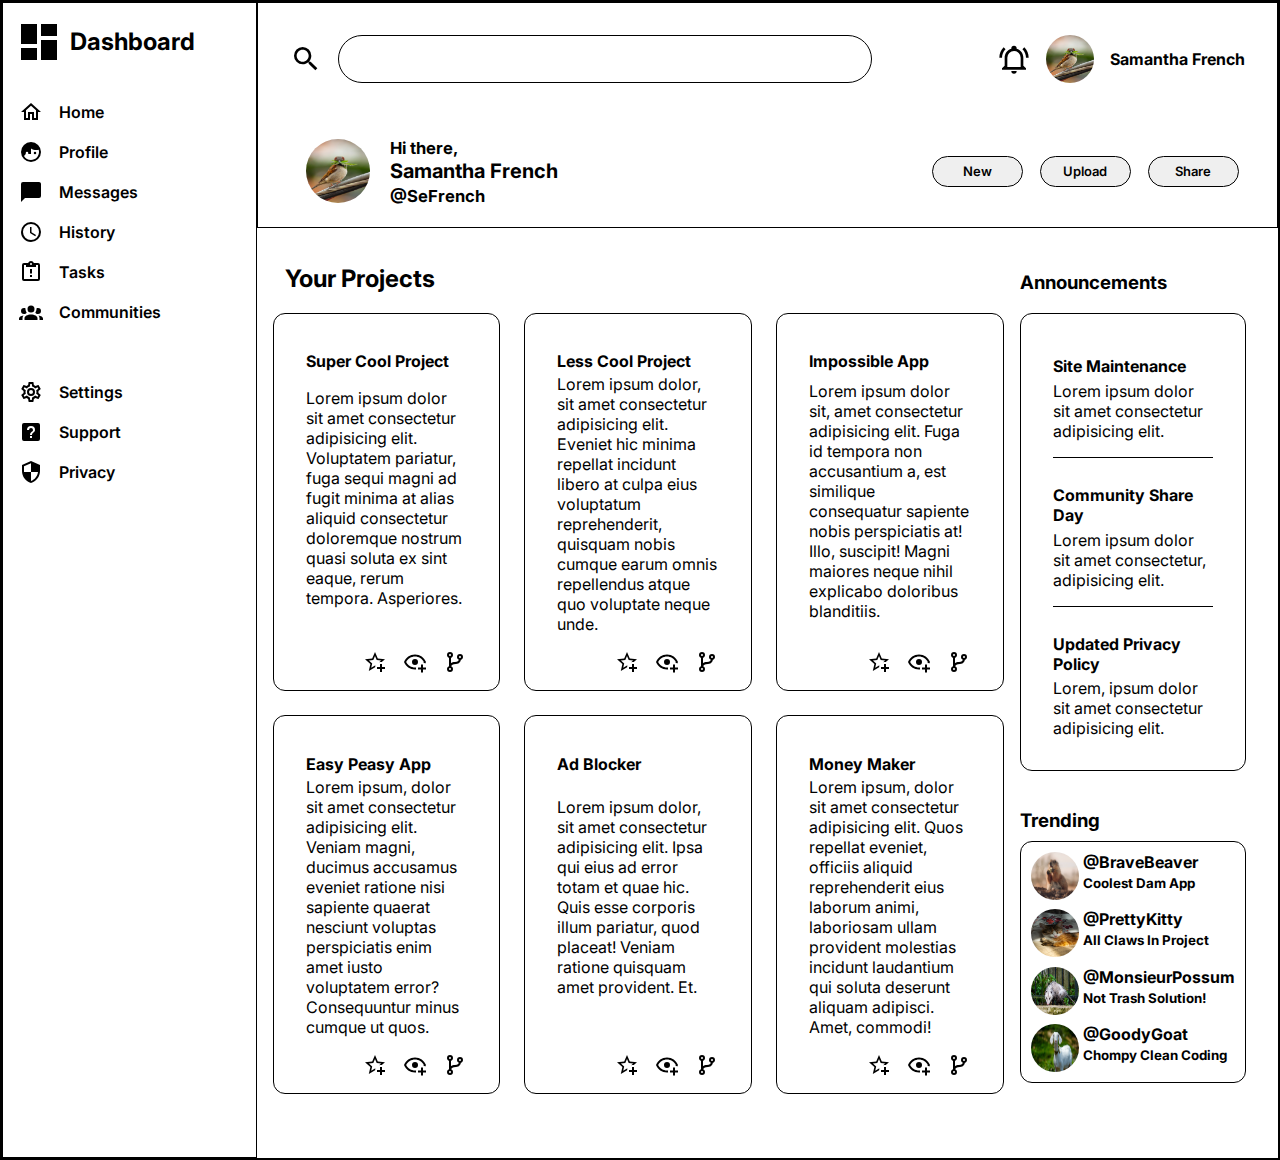
==== index.html @ 8330056b "Edit for right-side layout" ====
<!DOCTYPE html>
<html lang="en">
<head>
    <meta charset="UTF-8">
    <meta http-equiv="X-UA-Compatible" content="IE=edge">
    <meta name="viewport" content="width=device-width, initial-scale=1.0">
    <title>Dashboard</title>
    <link rel="stylesheet" type="text/css" href="styles.css">
    <link rel="preconnect" href="https://fonts.googleapis.com">
<link rel="preconnect" href="https://fonts.gstatic.com" crossorigin>
<link href="https://fonts.googleapis.com/css2?family=Inter&display=swap" rel="stylesheet">
</head>
<body>

    <div id="container">
    <header>
        <div class="head-one">
            <svg id="search-icon" width="2em" height="2em"
                xmlns="http://www.w3.org/2000/svg" 
                viewBox="0 0 24 24">
                <title>magnify</title>
                <path d="M9.5,3A6.5,6.5 0 0,1 16,9.5C16,11.11 15.41,12.59 14.44,13.73L14.71,14H15.5L20.5,19L19,20.5L14,15.5V14.71L13.73,14.44C12.59,15.41 11.11,16 9.5,16A6.5,6.5 0 0,1 3,9.5A6.5,6.5 0 0,1 9.5,3M9.5,5C7,5 5,7 5,9.5C5,12 7,14 9.5,14C12,14 14,12 14,9.5C14,7 12,5 9.5,5Z" />
            </svg>
            <input type="text" id="search" name="search" placeholder="">
            <svg id="notifications-icon" width="2em" height="2em"
                xmlns="http://www.w3.org/2000/svg" 
                viewBox="0 0 24 24">
                <title>bell-ring-outline</title>
                <path d="M10,21H14A2,2 0 0,1 12,23A2,2 0 0,1 10,21M21,19V20H3V19L5,17V11C5,7.9 7.03,5.17 10,4.29C10,4.19 10,4.1 10,4A2,2 0 0,1 12,2A2,2 0 0,1 14,4C14,4.1 14,4.19 14,4.29C16.97,5.17 19,7.9 19,11V17L21,19M17,11A5,5 0 0,0 12,6A5,5 0 0,0 7,11V18H17V11M19.75,3.19L18.33,4.61C20.04,6.3 21,8.6 21,11H23C23,8.07 21.84,5.25 19.75,3.19M1,11H3C3,8.6 3.96,6.3 5.67,4.61L4.25,3.19C2.16,5.25 1,8.07 1,11Z" />
            </svg>
            <img id="birdie" src="images/bird.jpg" alt="a hungry lil birdie by Lucas Pezeta">
            <span>Samantha French</span>
        </div>        

        <div class="head-two">
            <img id="birdie-two" src="images/bird.jpg" alt="a hungry lil birdie by Lucas Pezeta">
            <p id="greeting"><small>Hi there,</small><br />Samantha French<br /><small>@SeFrench</small></p>
            <div class="buttons">
                <button>New</button>
                <button>Upload</button>
                <button>Share</button>
            </div>
        </div>
    </header>

    <div id="sidebar">
        <h2 class="dashboard">
            <svg 
                xmlns="http://www.w3.org/2000/svg" 
                viewBox="0 0 24 24">
                <title>view-dashboard</title>
                <path d="M13,3V9H21V3M13,21H21V11H13M3,21H11V15H3M3,13H11V3H3V13Z" />
            </svg>
            <p>Dashboard</p>
        </h2>
        <ul class="top-list">
            <li>
                <svg class="home" 
                    xmlns="http://www.w3.org/2000/svg" 
                    viewBox="0 0 24 24">
                    <title>home-outline</title>
                    <path d="M12 5.69L17 10.19V18H15V12H9V18H7V10.19L12 5.69M12 3L2 12H5V20H11V14H13V20H19V12H22" />
                </svg>
                <div>Home</div>
            </li>
            <li>
                <svg class="profile" 
                    xmlns="http://www.w3.org/2000/svg" 
                    viewBox="0 0 24 24">
                    <title>face-man-profile</title>
                    <path d="M12,2A10,10 0 0,0 2,12A10,10 0 0,0 12,22A10,10 0 0,0 22,12A10,10 0 0,0 12,2M12,8.39C13.57,9.4 15.42,10 17.42,10C18.2,10 18.95,9.91 19.67,9.74C19.88,10.45 20,11.21 20,12C20,16.41 16.41,20 12,20C9,20 6.39,18.34 5,15.89L6.75,14V13A1.25,1.25 0 0,1 8,11.75A1.25,1.25 0 0,1 9.25,13V14H12M16,11.75A1.25,1.25 0 0,0 14.75,13A1.25,1.25 0 0,0 16,14.25A1.25,1.25 0 0,0 17.25,13A1.25,1.25 0 0,0 16,11.75Z" />
                </svg>
                <div>Profile</div>
            </li>
            <li>
                <svg class="messages" 
                    xmlns="http://www.w3.org/2000/svg" 
                    viewBox="0 0 24 24">
                    <title>message</title>
                    <path d="M20,2H4A2,2 0 0,0 2,4V22L6,18H20A2,2 0 0,0 22,16V4C22,2.89 21.1,2 20,2Z" />
                </svg>
                <div>Messages</div>
            </li>
            <li>
                <svg class="history"
                    xmlns="http://www.w3.org/2000/svg" 
                    viewBox="0 0 24 24">
                    <title>clock-outline</title>
                    <path d="M12,20A8,8 0 0,0 20,12A8,8 0 0,0 12,4A8,8 0 0,0 4,12A8,8 0 0,0 12,20M12,2A10,10 0 0,1 22,12A10,10 0 0,1 12,22C6.47,22 2,17.5 2,12A10,10 0 0,1 12,2M12.5,7V12.25L17,14.92L16.25,16.15L11,13V7H12.5Z" />
                </svg>
                <div>History</div>
            </li>
            <li>
                <svg class="tasks"
                    xmlns="http://www.w3.org/2000/svg" 
                    viewBox="0 0 24 24">
                    <title>clipboard-alert-outline</title>
                    <path d="M19,3A2,2 0 0,1 21,5V19A2,2 0 0,1 19,21H5A2,2 0 0,1 3,19V5A2,2 0 0,1 5,3H9.18C9.6,1.84 10.7,1 12,1C13.3,1 14.4,1.84 14.82,3H19M12,3A1,1 0 0,0 11,4A1,1 0 0,0 12,5A1,1 0 0,0 13,4A1,1 0 0,0 12,3M7,7V5H5V19H19V5H17V7H7M11,9H13V13.5H11V9M11,15H13V17H11V15Z" />
                </svg>
                <div>Tasks</div>
            </li>
            <li>
                <svg class="communities"
                    xmlns="http://www.w3.org/2000/svg" 
                    viewBox="0 0 24 24">
                    <title>account-group</title>
                    <path d="M12,5.5A3.5,3.5 0 0,1 15.5,9A3.5,3.5 0 0,1 12,12.5A3.5,3.5 0 0,1 8.5,9A3.5,3.5 0 0,1 12,5.5M5,8C5.56,8 6.08,8.15 6.53,8.42C6.38,9.85 6.8,11.27 7.66,12.38C7.16,13.34 6.16,14 5,14A3,3 0 0,1 2,11A3,3 0 0,1 5,8M19,8A3,3 0 0,1 22,11A3,3 0 0,1 19,14C17.84,14 16.84,13.34 16.34,12.38C17.2,11.27 17.62,9.85 17.47,8.42C17.92,8.15 18.44,8 19,8M5.5,18.25C5.5,16.18 8.41,14.5 12,14.5C15.59,14.5 18.5,16.18 18.5,18.25V20H5.5V18.25M0,20V18.5C0,17.11 1.89,15.94 4.45,15.6C3.86,16.28 3.5,17.22 3.5,18.25V20H0M24,20H20.5V18.25C20.5,17.22 20.14,16.28 19.55,15.6C22.11,15.94 24,17.11 24,18.5V20Z" />
                </svg>
                <div>Communities</div>
            </li>
        </ul>
        <ul class="bottom-list">
            <li>
                <svg class="settings"
                    xmlns="http://www.w3.org/2000/svg" 
                    viewBox="0 0 24 24">
                    <title>cog-outline</title>
                    <path d="M12,8A4,4 0 0,1 16,12A4,4 0 0,1 12,16A4,4 0 0,1 8,12A4,4 0 0,1 12,8M12,10A2,2 0 0,0 10,12A2,2 0 0,0 12,14A2,2 0 0,0 14,12A2,2 0 0,0 12,10M10,22C9.75,22 9.54,21.82 9.5,21.58L9.13,18.93C8.5,18.68 7.96,18.34 7.44,17.94L4.95,18.95C4.73,19.03 4.46,18.95 4.34,18.73L2.34,15.27C2.21,15.05 2.27,14.78 2.46,14.63L4.57,12.97L4.5,12L4.57,11L2.46,9.37C2.27,9.22 2.21,8.95 2.34,8.73L4.34,5.27C4.46,5.05 4.73,4.96 4.95,5.05L7.44,6.05C7.96,5.66 8.5,5.32 9.13,5.07L9.5,2.42C9.54,2.18 9.75,2 10,2H14C14.25,2 14.46,2.18 14.5,2.42L14.87,5.07C15.5,5.32 16.04,5.66 16.56,6.05L19.05,5.05C19.27,4.96 19.54,5.05 19.66,5.27L21.66,8.73C21.79,8.95 21.73,9.22 21.54,9.37L19.43,11L19.5,12L19.43,13L21.54,14.63C21.73,14.78 21.79,15.05 21.66,15.27L19.66,18.73C19.54,18.95 19.27,19.04 19.05,18.95L16.56,17.95C16.04,18.34 15.5,18.68 14.87,18.93L14.5,21.58C14.46,21.82 14.25,22 14,22H10M11.25,4L10.88,6.61C9.68,6.86 8.62,7.5 7.85,8.39L5.44,7.35L4.69,8.65L6.8,10.2C6.4,11.37 6.4,12.64 6.8,13.8L4.68,15.36L5.43,16.66L7.86,15.62C8.63,16.5 9.68,17.14 10.87,17.38L11.24,20H12.76L13.13,17.39C14.32,17.14 15.37,16.5 16.14,15.62L18.57,16.66L19.32,15.36L17.2,13.81C17.6,12.64 17.6,11.37 17.2,10.2L19.31,8.65L18.56,7.35L16.15,8.39C15.38,7.5 14.32,6.86 13.12,6.62L12.75,4H11.25Z" />
                </svg>    
                <div>Settings</div>
            </li>
            <li>
                <svg class="support"
                    xmlns="http://www.w3.org/2000/svg" 
                    viewBox="0 0 24 24">
                    <title>help-box</title>
                    <path d="M11,18H13V16H11V18M12,6A4,4 0 0,0 8,10H10A2,2 0 0,1 12,8A2,2 0 0,1 14,10C14,12 11,11.75 11,15H13C13,12.75 16,12.5 16,10A4,4 0 0,0 12,6M5,3H19A2,2 0 0,1 21,5V19A2,2 0 0,1 19,21H5A2,2 0 0,1 3,19V5A2,2 0 0,1 5,3Z" />
                </svg>
                <div>Support</div>
            </li>
            <li>
                <svg class="privacy"
                    xmlns="http://www.w3.org/2000/svg" 
                    viewBox="0 0 24 24">
                    <title>security</title>
                    <path d="M12,12H19C18.47,16.11 15.72,19.78 12,20.92V12H5V6.3L12,3.19M12,1L3,5V11C3,16.55 6.84,21.73 12,23C17.16,21.73 21,16.55 21,11V5L12,1Z" />
                </svg>
                <div>Privacy</div>
            </li>
        </ul>
    </div>

    <!--<div id="main-content">-->
        <div id="projects">
            <h2>Your Projects</h2>
            <div class="projects-content">
                <div class="card">
                    <h4>Super Cool Project</h4>
                    <p>Lorem ipsum dolor sit amet consectetur adipisicing elit. Voluptatem pariatur, fuga sequi magni ad fugit minima at alias aliquid consectetur doloremque nostrum quasi soluta ex sint eaque, rerum tempora. Asperiores.</p>   
                    <div class="icons">
                        <svg class="star"
                            xmlns="http://www.w3.org/2000/svg" 
                            viewBox="0 0 24 24"><title>star-plus-outline</title>
                            <path d="M5.8 21L7.4 14L2 9.2L9.2 8.6L12 2L14.8 8.6L22 9.2L18.8 12H18C17.3 12 16.6 12.1 15.9 12.4L18.1 10.5L13.7 10.1L12 6.1L10.3 10.1L5.9 10.5L9.2 13.4L8.2 17.7L12 15.4L12.5 15.7C12.3 16.2 12.1 16.8 12.1 17.3L5.8 21M17 14V17H14V19H17V22H19V19H22V17H19V14H17Z" />
                        </svg>
                        <svg class="eye"
                            xmlns="http://www.w3.org/2000/svg" 
                            viewBox="0 0 24 24">
                            <title>eye-plus-outline</title>
                            <path d="M12,4.5C7,4.5 2.73,7.61 1,12C2.73,16.39 7,19.5 12,19.5C12.36,19.5 12.72,19.5 13.08,19.45C13.03,19.13 13,18.82 13,18.5C13,18.14 13.04,17.78 13.1,17.42C12.74,17.46 12.37,17.5 12,17.5C8.24,17.5 4.83,15.36 3.18,12C4.83,8.64 8.24,6.5 12,6.5C15.76,6.5 19.17,8.64 20.82,12C20.7,12.24 20.56,12.45 20.43,12.68C21.09,12.84 21.72,13.11 22.29,13.5C22.56,13 22.8,12.5 23,12C21.27,7.61 17,4.5 12,4.5M12,9A3,3 0 0,0 9,12A3,3 0 0,0 12,15A3,3 0 0,0 15,12A3,3 0 0,0 12,9M18,14.5V17.5H15V19.5H18V22.5H20V19.5H23V17.5H20V14.5H18Z" />
                        </svg>
                        <svg class="branch"
                            xmlns="http://www.w3.org/2000/svg" 
                            viewBox="0 0 24 24">
                            <title>source-branch</title>
                            <path d="M13,14C9.64,14 8.54,15.35 8.18,16.24C9.25,16.7 10,17.76 10,19A3,3 0 0,1 7,22A3,3 0 0,1 4,19C4,17.69 4.83,16.58 6,16.17V7.83C4.83,7.42 4,6.31 4,5A3,3 0 0,1 7,2A3,3 0 0,1 10,5C10,6.31 9.17,7.42 8,7.83V13.12C8.88,12.47 10.16,12 12,12C14.67,12 15.56,10.66 15.85,9.77C14.77,9.32 14,8.25 14,7A3,3 0 0,1 17,4A3,3 0 0,1 20,7C20,8.34 19.12,9.5 17.91,9.86C17.65,11.29 16.68,14 13,14M7,18A1,1 0 0,0 6,19A1,1 0 0,0 7,20A1,1 0 0,0 8,19A1,1 0 0,0 7,18M7,4A1,1 0 0,0 6,5A1,1 0 0,0 7,6A1,1 0 0,0 8,5A1,1 0 0,0 7,4M17,6A1,1 0 0,0 16,7A1,1 0 0,0 17,8A1,1 0 0,0 18,7A1,1 0 0,0 17,6Z" />
                        </svg>
                    </div>
                </div>
                <div class="card">
                    <h4>Less Cool Project</h4>
                    <p>Lorem ipsum dolor, sit amet consectetur adipisicing elit. Eveniet hic minima repellat incidunt libero at culpa eius voluptatum reprehenderit, quisquam nobis cumque earum omnis repellendus atque quo voluptate neque unde.</p>
                    <div class="icons">
                        <svg class="star"
                            xmlns="http://www.w3.org/2000/svg" 
                            viewBox="0 0 24 24">
                            <title>star-plus-outline</title>
                            <path d="M5.8 21L7.4 14L2 9.2L9.2 8.6L12 2L14.8 8.6L22 9.2L18.8 12H18C17.3 12 16.6 12.1 15.9 12.4L18.1 10.5L13.7 10.1L12 6.1L10.3 10.1L5.9 10.5L9.2 13.4L8.2 17.7L12 15.4L12.5 15.7C12.3 16.2 12.1 16.8 12.1 17.3L5.8 21M17 14V17H14V19H17V22H19V19H22V17H19V14H17Z" />
                        </svg>
                        <svg class="eye"
                            xmlns="http://www.w3.org/2000/svg" 
                            viewBox="0 0 24 24">
                            <title>eye-plus-outline</title>
                            <path d="M12,4.5C7,4.5 2.73,7.61 1,12C2.73,16.39 7,19.5 12,19.5C12.36,19.5 12.72,19.5 13.08,19.45C13.03,19.13 13,18.82 13,18.5C13,18.14 13.04,17.78 13.1,17.42C12.74,17.46 12.37,17.5 12,17.5C8.24,17.5 4.83,15.36 3.18,12C4.83,8.64 8.24,6.5 12,6.5C15.76,6.5 19.17,8.64 20.82,12C20.7,12.24 20.56,12.45 20.43,12.68C21.09,12.84 21.72,13.11 22.29,13.5C22.56,13 22.8,12.5 23,12C21.27,7.61 17,4.5 12,4.5M12,9A3,3 0 0,0 9,12A3,3 0 0,0 12,15A3,3 0 0,0 15,12A3,3 0 0,0 12,9M18,14.5V17.5H15V19.5H18V22.5H20V19.5H23V17.5H20V14.5H18Z" />
                        </svg>
                        <svg class="branch"
                            xmlns="http://www.w3.org/2000/svg" 
                            viewBox="0 0 24 24">
                            <title>source-branch</title>
                            <path d="M13,14C9.64,14 8.54,15.35 8.18,16.24C9.25,16.7 10,17.76 10,19A3,3 0 0,1 7,22A3,3 0 0,1 4,19C4,17.69 4.83,16.58 6,16.17V7.83C4.83,7.42 4,6.31 4,5A3,3 0 0,1 7,2A3,3 0 0,1 10,5C10,6.31 9.17,7.42 8,7.83V13.12C8.88,12.47 10.16,12 12,12C14.67,12 15.56,10.66 15.85,9.77C14.77,9.32 14,8.25 14,7A3,3 0 0,1 17,4A3,3 0 0,1 20,7C20,8.34 19.12,9.5 17.91,9.86C17.65,11.29 16.68,14 13,14M7,18A1,1 0 0,0 6,19A1,1 0 0,0 7,20A1,1 0 0,0 8,19A1,1 0 0,0 7,18M7,4A1,1 0 0,0 6,5A1,1 0 0,0 7,6A1,1 0 0,0 8,5A1,1 0 0,0 7,4M17,6A1,1 0 0,0 16,7A1,1 0 0,0 17,8A1,1 0 0,0 18,7A1,1 0 0,0 17,6Z" />
                        </svg>
                    </div>
                </div>
                <div class="card">
                    <h4>Impossible App</h4>
                    <p>Lorem ipsum dolor sit, amet consectetur adipisicing elit. Fuga id tempora non accusantium a, est similique consequatur sapiente nobis perspiciatis at! Illo, suscipit! Magni maiores neque nihil explicabo doloribus blanditiis.</p>
                    <div class="icons">
                        <svg class="star"
                            xmlns="http://www.w3.org/2000/svg" 
                            viewBox="0 0 24 24">
                            <title>star-plus-outline</title>
                            <path d="M5.8 21L7.4 14L2 9.2L9.2 8.6L12 2L14.8 8.6L22 9.2L18.8 12H18C17.3 12 16.6 12.1 15.9 12.4L18.1 10.5L13.7 10.1L12 6.1L10.3 10.1L5.9 10.5L9.2 13.4L8.2 17.7L12 15.4L12.5 15.7C12.3 16.2 12.1 16.8 12.1 17.3L5.8 21M17 14V17H14V19H17V22H19V19H22V17H19V14H17Z" />
                        </svg>
                        <svg class="eye"
                            xmlns="http://www.w3.org/2000/svg" 
                            viewBox="0 0 24 24">
                            <title>eye-plus-outline</title>
                            <path d="M12,4.5C7,4.5 2.73,7.61 1,12C2.73,16.39 7,19.5 12,19.5C12.36,19.5 12.72,19.5 13.08,19.45C13.03,19.13 13,18.82 13,18.5C13,18.14 13.04,17.78 13.1,17.42C12.74,17.46 12.37,17.5 12,17.5C8.24,17.5 4.83,15.36 3.18,12C4.83,8.64 8.24,6.5 12,6.5C15.76,6.5 19.17,8.64 20.82,12C20.7,12.24 20.56,12.45 20.43,12.68C21.09,12.84 21.72,13.11 22.29,13.5C22.56,13 22.8,12.5 23,12C21.27,7.61 17,4.5 12,4.5M12,9A3,3 0 0,0 9,12A3,3 0 0,0 12,15A3,3 0 0,0 15,12A3,3 0 0,0 12,9M18,14.5V17.5H15V19.5H18V22.5H20V19.5H23V17.5H20V14.5H18Z" />
                        </svg>
                        <svg class="branch"
                            xmlns="http://www.w3.org/2000/svg" 
                            viewBox="0 0 24 24">
                            <title>source-branch</title>
                            <path d="M13,14C9.64,14 8.54,15.35 8.18,16.24C9.25,16.7 10,17.76 10,19A3,3 0 0,1 7,22A3,3 0 0,1 4,19C4,17.69 4.83,16.58 6,16.17V7.83C4.83,7.42 4,6.31 4,5A3,3 0 0,1 7,2A3,3 0 0,1 10,5C10,6.31 9.17,7.42 8,7.83V13.12C8.88,12.47 10.16,12 12,12C14.67,12 15.56,10.66 15.85,9.77C14.77,9.32 14,8.25 14,7A3,3 0 0,1 17,4A3,3 0 0,1 20,7C20,8.34 19.12,9.5 17.91,9.86C17.65,11.29 16.68,14 13,14M7,18A1,1 0 0,0 6,19A1,1 0 0,0 7,20A1,1 0 0,0 8,19A1,1 0 0,0 7,18M7,4A1,1 0 0,0 6,5A1,1 0 0,0 7,6A1,1 0 0,0 8,5A1,1 0 0,0 7,4M17,6A1,1 0 0,0 16,7A1,1 0 0,0 17,8A1,1 0 0,0 18,7A1,1 0 0,0 17,6Z" />
                        </svg>
                    </div>
                </div>
                <div class="card">
                    <h4>Easy Peasy App</h4>
                    <p>Lorem ipsum, dolor sit amet consectetur adipisicing elit. Veniam magni, ducimus accusamus eveniet ratione nisi sapiente quaerat nesciunt voluptas perspiciatis enim amet iusto voluptatem error? Consequuntur minus cumque ut quos.</p>
                    <div class="icons">
                        <svg class="star"
                            xmlns="http://www.w3.org/2000/svg" 
                            viewBox="0 0 24 24">
                            <title>star-plus-outline</title>
                            <path d="M5.8 21L7.4 14L2 9.2L9.2 8.6L12 2L14.8 8.6L22 9.2L18.8 12H18C17.3 12 16.6 12.1 15.9 12.4L18.1 10.5L13.7 10.1L12 6.1L10.3 10.1L5.9 10.5L9.2 13.4L8.2 17.7L12 15.4L12.5 15.7C12.3 16.2 12.1 16.8 12.1 17.3L5.8 21M17 14V17H14V19H17V22H19V19H22V17H19V14H17Z" />
                        </svg>
                        <svg class="eye"
                            xmlns="http://www.w3.org/2000/svg" 
                            viewBox="0 0 24 24">
                            <title>eye-plus-outline</title>
                            <path d="M12,4.5C7,4.5 2.73,7.61 1,12C2.73,16.39 7,19.5 12,19.5C12.36,19.5 12.72,19.5 13.08,19.45C13.03,19.13 13,18.82 13,18.5C13,18.14 13.04,17.78 13.1,17.42C12.74,17.46 12.37,17.5 12,17.5C8.24,17.5 4.83,15.36 3.18,12C4.83,8.64 8.24,6.5 12,6.5C15.76,6.5 19.17,8.64 20.82,12C20.7,12.24 20.56,12.45 20.43,12.68C21.09,12.84 21.72,13.11 22.29,13.5C22.56,13 22.8,12.5 23,12C21.27,7.61 17,4.5 12,4.5M12,9A3,3 0 0,0 9,12A3,3 0 0,0 12,15A3,3 0 0,0 15,12A3,3 0 0,0 12,9M18,14.5V17.5H15V19.5H18V22.5H20V19.5H23V17.5H20V14.5H18Z" />
                        </svg>
                        <svg class="branch"
                            xmlns="http://www.w3.org/2000/svg" 
                            viewBox="0 0 24 24">
                            <title>source-branch</title>
                            <path d="M13,14C9.64,14 8.54,15.35 8.18,16.24C9.25,16.7 10,17.76 10,19A3,3 0 0,1 7,22A3,3 0 0,1 4,19C4,17.69 4.83,16.58 6,16.17V7.83C4.83,7.42 4,6.31 4,5A3,3 0 0,1 7,2A3,3 0 0,1 10,5C10,6.31 9.17,7.42 8,7.83V13.12C8.88,12.47 10.16,12 12,12C14.67,12 15.56,10.66 15.85,9.77C14.77,9.32 14,8.25 14,7A3,3 0 0,1 17,4A3,3 0 0,1 20,7C20,8.34 19.12,9.5 17.91,9.86C17.65,11.29 16.68,14 13,14M7,18A1,1 0 0,0 6,19A1,1 0 0,0 7,20A1,1 0 0,0 8,19A1,1 0 0,0 7,18M7,4A1,1 0 0,0 6,5A1,1 0 0,0 7,6A1,1 0 0,0 8,5A1,1 0 0,0 7,4M17,6A1,1 0 0,0 16,7A1,1 0 0,0 17,8A1,1 0 0,0 18,7A1,1 0 0,0 17,6Z" />
                        </svg>
                    </div>
                </div>
                <div class="card">
                    <h4>Ad Blocker</h4>
                    <p>Lorem ipsum dolor, sit amet consectetur adipisicing elit. Ipsa qui eius ad error totam et quae hic. Quis esse corporis illum pariatur, quod placeat! Veniam ratione quisquam amet provident. Et.</p>
                    <div class="icons">
                        <svg class="star" 
                            xmlns="http://www.w3.org/2000/svg" 
                            viewBox="0 0 24 24">
                            <title>star-plus-outline</title>
                            <path d="M5.8 21L7.4 14L2 9.2L9.2 8.6L12 2L14.8 8.6L22 9.2L18.8 12H18C17.3 12 16.6 12.1 15.9 12.4L18.1 10.5L13.7 10.1L12 6.1L10.3 10.1L5.9 10.5L9.2 13.4L8.2 17.7L12 15.4L12.5 15.7C12.3 16.2 12.1 16.8 12.1 17.3L5.8 21M17 14V17H14V19H17V22H19V19H22V17H19V14H17Z" />
                        </svg>
                        <svg class="eye"
                            xmlns="http://www.w3.org/2000/svg" 
                            viewBox="0 0 24 24">
                            <title>eye-plus-outline</title>
                            <path d="M12,4.5C7,4.5 2.73,7.61 1,12C2.73,16.39 7,19.5 12,19.5C12.36,19.5 12.72,19.5 13.08,19.45C13.03,19.13 13,18.82 13,18.5C13,18.14 13.04,17.78 13.1,17.42C12.74,17.46 12.37,17.5 12,17.5C8.24,17.5 4.83,15.36 3.18,12C4.83,8.64 8.24,6.5 12,6.5C15.76,6.5 19.17,8.64 20.82,12C20.7,12.24 20.56,12.45 20.43,12.68C21.09,12.84 21.72,13.11 22.29,13.5C22.56,13 22.8,12.5 23,12C21.27,7.61 17,4.5 12,4.5M12,9A3,3 0 0,0 9,12A3,3 0 0,0 12,15A3,3 0 0,0 15,12A3,3 0 0,0 12,9M18,14.5V17.5H15V19.5H18V22.5H20V19.5H23V17.5H20V14.5H18Z" />
                        </svg>
                        <svg class="branch"
                            xmlns="http://www.w3.org/2000/svg" 
                            viewBox="0 0 24 24">
                            <title>source-branch</title>
                            <path d="M13,14C9.64,14 8.54,15.35 8.18,16.24C9.25,16.7 10,17.76 10,19A3,3 0 0,1 7,22A3,3 0 0,1 4,19C4,17.69 4.83,16.58 6,16.17V7.83C4.83,7.42 4,6.31 4,5A3,3 0 0,1 7,2A3,3 0 0,1 10,5C10,6.31 9.17,7.42 8,7.83V13.12C8.88,12.47 10.16,12 12,12C14.67,12 15.56,10.66 15.85,9.77C14.77,9.32 14,8.25 14,7A3,3 0 0,1 17,4A3,3 0 0,1 20,7C20,8.34 19.12,9.5 17.91,9.86C17.65,11.29 16.68,14 13,14M7,18A1,1 0 0,0 6,19A1,1 0 0,0 7,20A1,1 0 0,0 8,19A1,1 0 0,0 7,18M7,4A1,1 0 0,0 6,5A1,1 0 0,0 7,6A1,1 0 0,0 8,5A1,1 0 0,0 7,4M17,6A1,1 0 0,0 16,7A1,1 0 0,0 17,8A1,1 0 0,0 18,7A1,1 0 0,0 17,6Z" />
                        </svg>
                    </div>
                </div>
                <div class="card">
                    <h4>Money Maker</h4>
                    <p>Lorem ipsum, dolor sit amet consectetur adipisicing elit. Quos repellat eveniet, officiis aliquid reprehenderit eius laborum animi, laboriosam ullam provident molestias incidunt laudantium qui soluta deserunt aliquam adipisci. Amet, commodi!</p>
                    <div class="icons">
                        <svg class="star"
                            xmlns="http://www.w3.org/2000/svg" 
                            viewBox="0 0 24 24">
                            <title>star-plus-outline</title>
                            <path d="M5.8 21L7.4 14L2 9.2L9.2 8.6L12 2L14.8 8.6L22 9.2L18.8 12H18C17.3 12 16.6 12.1 15.9 12.4L18.1 10.5L13.7 10.1L12 6.1L10.3 10.1L5.9 10.5L9.2 13.4L8.2 17.7L12 15.4L12.5 15.7C12.3 16.2 12.1 16.8 12.1 17.3L5.8 21M17 14V17H14V19H17V22H19V19H22V17H19V14H17Z" />
                        </svg>
                        <svg class="eye"
                            xmlns="http://www.w3.org/2000/svg" 
                            viewBox="0 0 24 24">
                            <title>eye-plus-outline</title>
                            <path d="M12,4.5C7,4.5 2.73,7.61 1,12C2.73,16.39 7,19.5 12,19.5C12.36,19.5 12.72,19.5 13.08,19.45C13.03,19.13 13,18.82 13,18.5C13,18.14 13.04,17.78 13.1,17.42C12.74,17.46 12.37,17.5 12,17.5C8.24,17.5 4.83,15.36 3.18,12C4.83,8.64 8.24,6.5 12,6.5C15.76,6.5 19.17,8.64 20.82,12C20.7,12.24 20.56,12.45 20.43,12.68C21.09,12.84 21.72,13.11 22.29,13.5C22.56,13 22.8,12.5 23,12C21.27,7.61 17,4.5 12,4.5M12,9A3,3 0 0,0 9,12A3,3 0 0,0 12,15A3,3 0 0,0 15,12A3,3 0 0,0 12,9M18,14.5V17.5H15V19.5H18V22.5H20V19.5H23V17.5H20V14.5H18Z" />
                        </svg>
                        <svg class="branch"
                            xmlns="http://www.w3.org/2000/svg" 
                            viewBox="0 0 24 24">
                            <title>source-branch</title>
                            <path d="M13,14C9.64,14 8.54,15.35 8.18,16.24C9.25,16.7 10,17.76 10,19A3,3 0 0,1 7,22A3,3 0 0,1 4,19C4,17.69 4.83,16.58 6,16.17V7.83C4.83,7.42 4,6.31 4,5A3,3 0 0,1 7,2A3,3 0 0,1 10,5C10,6.31 9.17,7.42 8,7.83V13.12C8.88,12.47 10.16,12 12,12C14.67,12 15.56,10.66 15.85,9.77C14.77,9.32 14,8.25 14,7A3,3 0 0,1 17,4A3,3 0 0,1 20,7C20,8.34 19.12,9.5 17.91,9.86C17.65,11.29 16.68,14 13,14M7,18A1,1 0 0,0 6,19A1,1 0 0,0 7,20A1,1 0 0,0 8,19A1,1 0 0,0 7,18M7,4A1,1 0 0,0 6,5A1,1 0 0,0 7,6A1,1 0 0,0 8,5A1,1 0 0,0 7,4M17,6A1,1 0 0,0 16,7A1,1 0 0,0 17,8A1,1 0 0,0 18,7A1,1 0 0,0 17,6Z" />
                        </svg>
                    </div>
                </div>
            </div>
        </div>

        <div id="right-content">    
            <!--<div class="announcements">-->
                <h3 class="ann">Announcements</h3>
                <div class="announcements">
                    <div>
                        <h5>Site Maintenance</h5>
                        <p class="underline">Lorem ipsum dolor sit amet consectetur adipisicing elit.</p>
                    </div>
                    <div>
                        <h5>Community Share Day</h5>
                        <p class="underline">Lorem ipsum dolor sit amet consectetur, adipisicing elit.</p>
                    </div>
                    <div>
                        <h5>Updated Privacy Policy</h5>
                        <p>Lorem, ipsum dolor sit amet consectetur adipisicing elit.</p>
                    </div>
                </div>

            <!--<div class="trending">-->
                <h3 class="trend">Trending</h3>
                <div class="trending">
                    <div>
                        <img src="images/beaver.jpg" alt="Beaver by Justin Smith">
                        <span>@BraveBeaver<br /><small>Coolest Dam App</small></span>
                    </div>
                    <div>
                        <img src="images/cat.jpg" alt="A sleepy cat by Halil Ibrahim Cetin">
                        <span>@PrettyKitty<br /><small>All Claws In Project</small></span>
                    </div>
                    <div>
                        <img src="images/possum.jpg" alt="Possum by Skylar Ewing">
                        <span>@MonsieurPossum<br /><small>Not Trash Solution!</small></span>
                    </div>
                    <div>
                        <img src="images/goat.jpg" alt="Cute goat by Nandhu Kumar">
                        <span>@GoodyGoat<br /><small>Chompy Clean Coding</small></span>
                    </div>
                </div>
        </div>
    <!--</div>-->
    </div>

</body>

</html>
---- styles.css ----
* {
    font-family: 'Inter', sans-serif;
}

body {
    margin: 0;
}

#container {
    border: 2px solid black;
    display: grid;
    grid-template-columns: 1fr 3fr 1fr;
    grid-template-rows: minmax(1fr, 100px) 5fr;
}

header {
    grid-column: 2 / 4;
    border: 1px solid black;
    display: grid;
    grid-template-rows: 1fr 1fr;
    align-items: center;
}

.head-one {
    display: grid;
    grid-template-columns: min-content auto min-content min-content minmax(min-content, max-content);
}

#search-icon,
#notifications-icon {
    place-self: center end;
    padding-left: 2em;
    padding-right: 1em;
}

#birdie {
    height: 3em;
    width: 3em;
    border-radius: 50%;
    justify-self: end;
    margin-right: 1em; 
}

.head-one span {
    align-self: center;
    padding-right: 2em;
    font-weight: bold;
}

input {
    margin-right: 15%;
    border-radius: 30px;
    border: 1px solid black;
}

.head-two {
    display: grid;
    grid-template-columns: min-content 1fr 1fr;
    align-items: space-between;
}

#birdie-two {
    width: 4em;
    height: 4em;
    border-radius: 50%;
    margin-left: 3em;
    align-self: center;
}

#greeting {
    place-self: center start;
    margin-left: 1em;
    font-size: 20px;
    font-weight: bold;
}

.buttons {
    place-self: center end;
    padding-right: 2em;
} 

.buttons button {
    border-radius: 30px;
    border: 1px solid black;
    padding: .5em 1em;
    width: 7em;
    margin: .5em;
    font-size: 13px;
    font-weight: 600;
}

#sidebar {
    grid-row: 1 / 3;
    grid-column: 1 / 2;
    border: 1px solid black
}

.dashboard {
    display: grid;
    grid-template-columns: min-content 1fr;
    margin-top: 0;
}

.dashboard svg {
    height: 2em;
    width: 2em;
    padding: 0 .3em 0 .5em;
    place-self: center;
}

.dashboard p {
    place-self: center start;
}

ul {
    padding-left: 0;
    margin-left: 0;
}

li {
    list-style: none;
    display: grid;
    grid-template-columns: min-content 1fr;
    padding-bottom: 1em;
    font-weight: 600;
}

li svg {
    width: 1.5em;
    height: 1.5em;
    padding-left: 1em;
}

li div {
    padding-left: 1em;
    place-self: center start;
}

.bottom-list {
    margin-top: 2.5em;
}

#projects {
    grid-row: 2 / 3;
    grid-column: 2 / 3;
    /*border: 1px solid black;*/
    padding: 1em;
    padding-bottom: 4em;
}

#projects h2 {
    margin-left: .5em;
}

.projects-content {
    display: grid;
    grid-template-columns: repeat(auto-fit, minmax(225px, 1fr));
    gap: 1.5em;
}

.card {
    border: 1px solid black;
    border-radius: 12px;
    padding: 1em 2em;
    display: grid;
}

.card h4 {
    margin-bottom: 0;
    font-weight: bolder;
}

.card p {
    margin-top: .2em;
}

.star,
.eye,
.branch {
    height: 1.5em;
    width: 1.5em;
    margin-left: 1em;;
}

.icons {
    border-style: none;
    display: flex;
    justify-content: end;
    align-self: end;
}

#right-content {
    /*border: 1px solid black;*/
    grid-row: 2 / 3;
    grid-column: 3 / 4;
    display: grid;
    grid-template-rows: repeat(4, min-content);
}

.ann {
    margin: 2.3em auto 1em 0;
    align-self: end;
}

.announcements/*,
.trending*/{
    padding: 1em 2em;
    margin-right: 2em;
    border: 1px solid black;
    border-radius: 12px;
    align-self: start;
}

.announcements h5 {
    font-size: 1em;
    font-weight: bolder;
    margin-bottom: 0;
}

.announcements p {
    margin-top: .3em;
}

.underline {
    border-bottom-style: solid;
    border-bottom-width: .1em;;
    padding-bottom: 1em;
}

.trend {
    margin: 2em auto .5em 0;
    align-self: start;
}

.trending {
    margin-right: 2em;
    border: 1px solid black;
    border-radius: 12px;
    align-self: start;
}

.trending div{
    display: flex;
    gap: .3em;
    margin: .6em;
}

.trending div img {
    width: 3em;
    height: 3em;
    border-radius: 50%;
}

.trending div span {
    font-weight: bold;
}
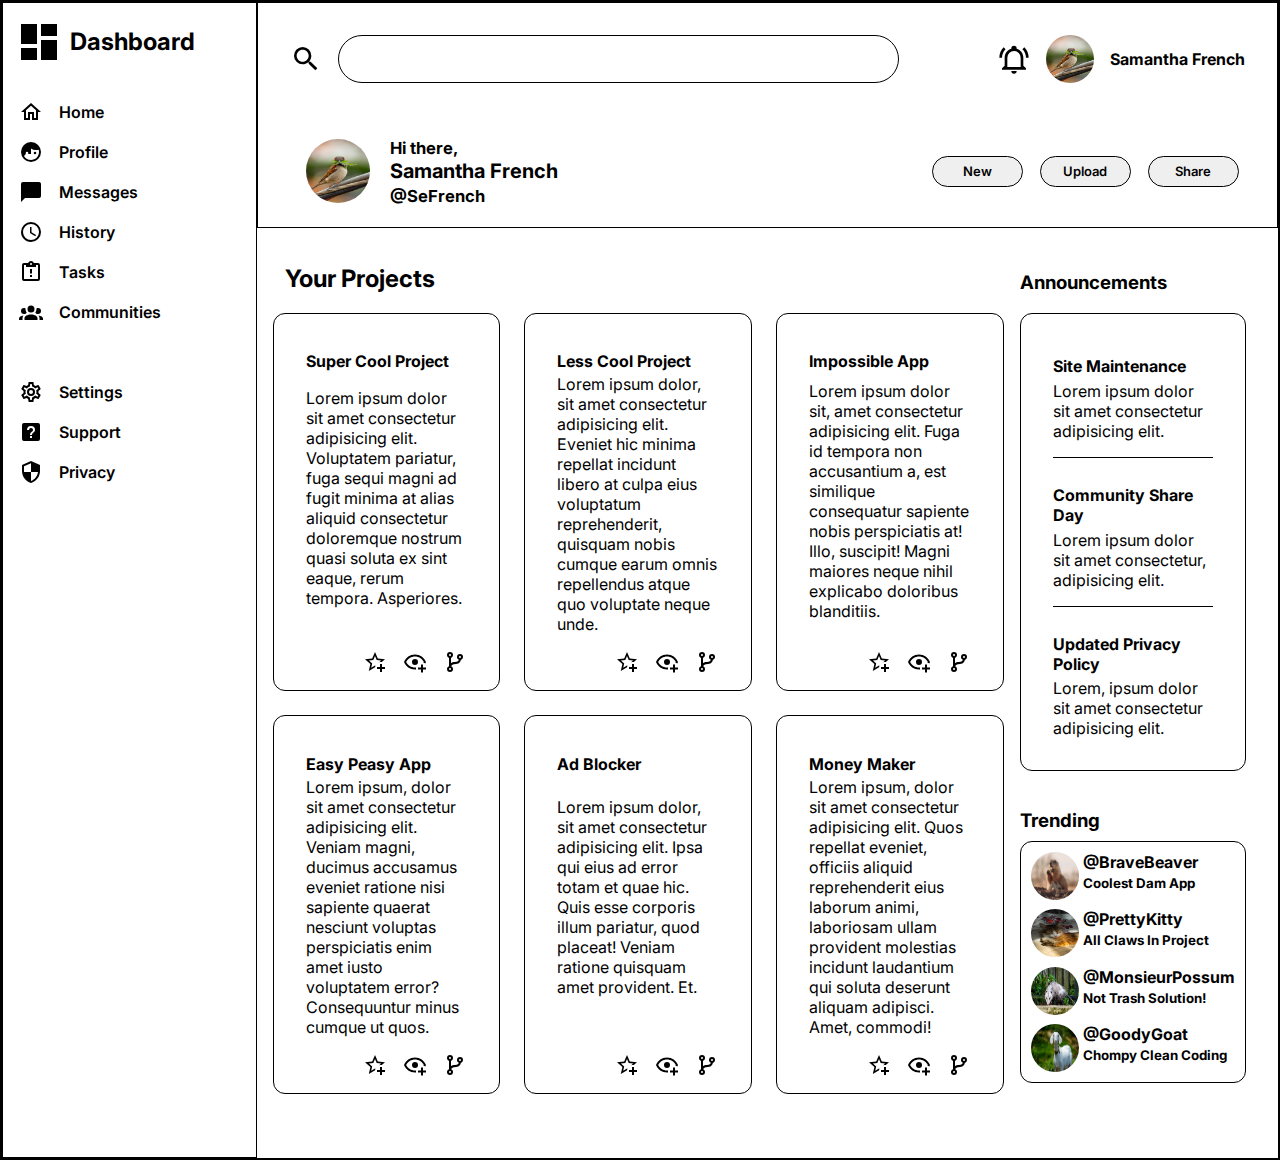
==== commit 4d982e46: "Fix issue with right margin" ====
--- a/index.html
+++ b/index.html
@@ -29,7 +29,7 @@
                 <path d="M10,21H14A2,2 0 0,1 12,23A2,2 0 0,1 10,21M21,19V20H3V19L5,17V11C5,7.9 7.03,5.17 10,4.29C10,4.19 10,4.1 10,4A2,2 0 0,1 12,2A2,2 0 0,1 14,4C14,4.1 14,4.19 14,4.29C16.97,5.17 19,7.9 19,11V17L21,19M17,11A5,5 0 0,0 12,6A5,5 0 0,0 7,11V18H17V11M19.75,3.19L18.33,4.61C20.04,6.3 21,8.6 21,11H23C23,8.07 21.84,5.25 19.75,3.19M1,11H3C3,8.6 3.96,6.3 5.67,4.61L4.25,3.19C2.16,5.25 1,8.07 1,11Z" />
             </svg>
             <img id="birdie" src="images/bird.jpg" alt="a hungry lil birdie by Lucas Pezeta">
-            <span>Samantha French</span>
+            <div>Samantha French</div>
         </div>        
 
         <div class="head-two">
--- a/styles.css
+++ b/styles.css
@@ -7,6 +7,7 @@
 }
 
 #container {
+    width: fit-content;
     border: 2px solid black;
     display: grid;
     grid-template-columns: 1fr 3fr 1fr;
@@ -26,11 +27,14 @@
     grid-template-columns: min-content auto min-content min-content minmax(min-content, max-content);
 }
 
-#search-icon,
-#notifications-icon {
+#search-icon {
     place-self: center end;
     padding-left: 2em;
     padding-right: 1em;
+}
+
+#notifications-icon {
+    place-self: center end;
 }
 
 #birdie {
@@ -38,12 +42,13 @@
     width: 3em;
     border-radius: 50%;
     justify-self: end;
-    margin-right: 1em; 
-}
-
-.head-one span {
+    margin-right: 1em;
+    margin-left: 1em; 
+}
+
+.head-one div {
     align-self: center;
-    padding-right: 2em;
+    margin-right: 2em;
     font-weight: bold;
 }
 
@@ -76,7 +81,7 @@
 
 .buttons {
     place-self: center end;
-    padding-right: 2em;
+    margin-right: 2em;
 } 
 
 .buttons button {
@@ -97,7 +102,7 @@
 
 .dashboard {
     display: grid;
-    grid-template-columns: min-content 1fr;
+    grid-template-columns: min-content min-content;
     margin-top: 0;
 }
 
@@ -106,6 +111,7 @@
     width: 2em;
     padding: 0 .3em 0 .5em;
     place-self: center;
+
 }
 
 .dashboard p {
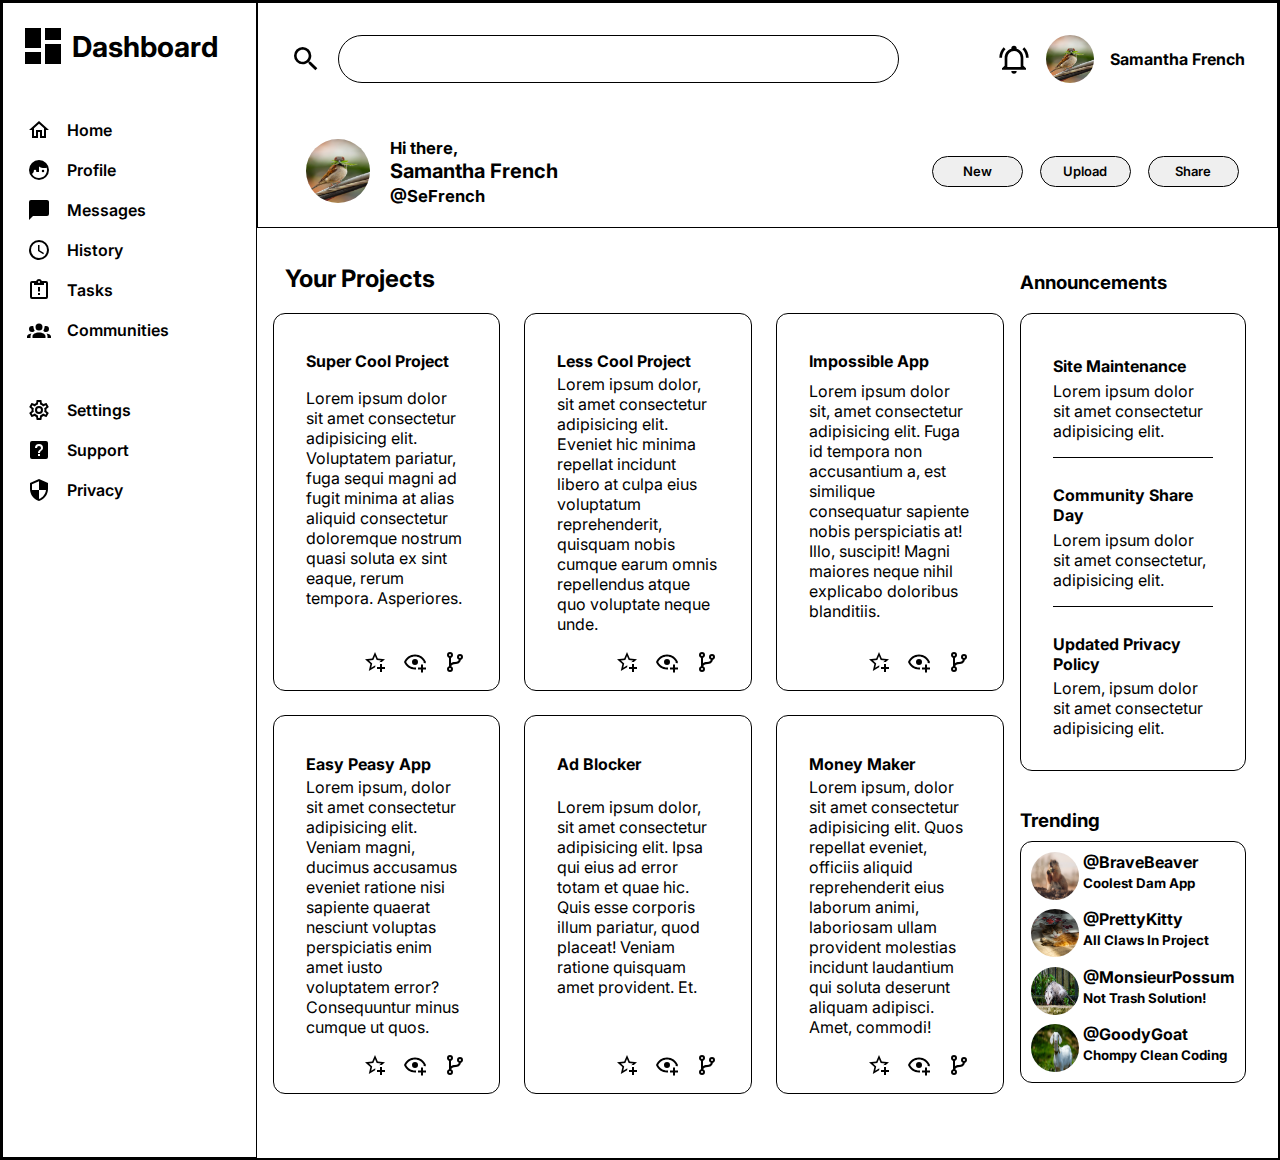
==== commit 36417115: "Validate HTML and fix problems" ====
--- a/index.html
+++ b/index.html
@@ -34,7 +34,7 @@
 
         <div class="head-two">
             <img id="birdie-two" src="images/bird.jpg" alt="a hungry lil birdie by Lucas Pezeta">
-            <p id="greeting"><small>Hi there,</small><br />Samantha French<br /><small>@SeFrench</small></p>
+            <p id="greeting"><small>Hi there,</small><br>Samantha French<br><small>@SeFrench</small></p>
             <div class="buttons">
                 <button>New</button>
                 <button>Upload</button>
@@ -44,15 +44,15 @@
     </header>
 
     <div id="sidebar">
-        <h2 class="dashboard">
+        <div class="dashboard">
             <svg 
                 xmlns="http://www.w3.org/2000/svg" 
                 viewBox="0 0 24 24">
                 <title>view-dashboard</title>
                 <path d="M13,3V9H21V3M13,21H21V11H13M3,21H11V15H3M3,13H11V3H3V13Z" />
             </svg>
-            <p>Dashboard</p>
-        </h2>
+            <div>Dashboard</div>
+        </div>
         <ul class="top-list">
             <li>
                 <svg class="home" 
@@ -313,19 +313,19 @@
                 <div class="trending">
                     <div>
                         <img src="images/beaver.jpg" alt="Beaver by Justin Smith">
-                        <span>@BraveBeaver<br /><small>Coolest Dam App</small></span>
+                        <span>@BraveBeaver<br><small>Coolest Dam App</small></span>
                     </div>
                     <div>
                         <img src="images/cat.jpg" alt="A sleepy cat by Halil Ibrahim Cetin">
-                        <span>@PrettyKitty<br /><small>All Claws In Project</small></span>
+                        <span>@PrettyKitty<br><small>All Claws In Project</small></span>
                     </div>
                     <div>
                         <img src="images/possum.jpg" alt="Possum by Skylar Ewing">
-                        <span>@MonsieurPossum<br /><small>Not Trash Solution!</small></span>
+                        <span>@MonsieurPossum<br><small>Not Trash Solution!</small></span>
                     </div>
                     <div>
                         <img src="images/goat.jpg" alt="Cute goat by Nandhu Kumar">
-                        <span>@GoodyGoat<br /><small>Chompy Clean Coding</small></span>
+                        <span>@GoodyGoat<br><small>Chompy Clean Coding</small></span>
                     </div>
                 </div>
         </div>
--- a/styles.css
+++ b/styles.css
@@ -103,24 +103,25 @@
 .dashboard {
     display: grid;
     grid-template-columns: min-content min-content;
-    margin-top: 0;
+    margin: 1.2em 0 3em .5em;
 }
 
 .dashboard svg {
-    height: 2em;
-    width: 2em;
+    height: 3em;
+    width: 3em;
     padding: 0 .3em 0 .5em;
     place-self: center;
 
 }
 
-.dashboard p {
+.dashboard div {
     place-self: center start;
+    font-weight: bolder;
+    font-size: 1.8em;
 }
 
 ul {
-    padding-left: 0;
-    margin-left: 0;
+    padding-left: .5em;
 }
 
 li {
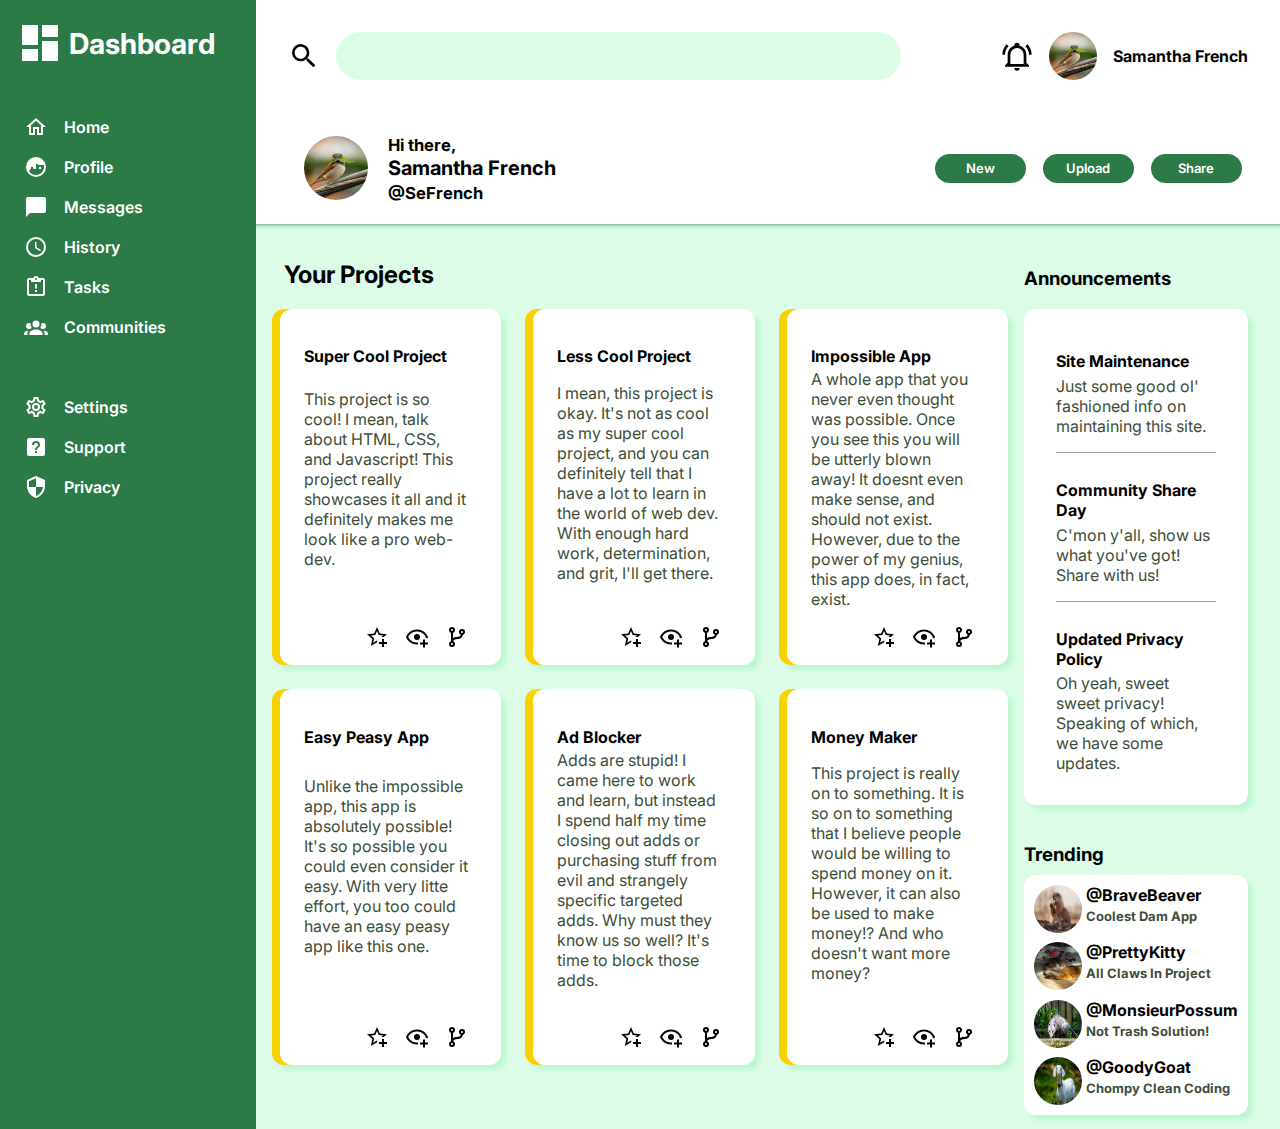
==== commit 022de913: "Finish styling for now" ====
--- a/index.html
+++ b/index.html
@@ -146,7 +146,9 @@
             <div class="projects-content">
                 <div class="card">
                     <h4>Super Cool Project</h4>
-                    <p>Lorem ipsum dolor sit amet consectetur adipisicing elit. Voluptatem pariatur, fuga sequi magni ad fugit minima at alias aliquid consectetur doloremque nostrum quasi soluta ex sint eaque, rerum tempora. Asperiores.</p>   
+                    <p>This project is so cool! I mean, talk about HTML, CSS, and Javascript! 
+                        This project really showcases it all and it definitely makes me look 
+                        like a pro web-dev.</p>   
                     <div class="icons">
                         <svg class="star"
                             xmlns="http://www.w3.org/2000/svg" 
@@ -169,7 +171,10 @@
                 </div>
                 <div class="card">
                     <h4>Less Cool Project</h4>
-                    <p>Lorem ipsum dolor, sit amet consectetur adipisicing elit. Eveniet hic minima repellat incidunt libero at culpa eius voluptatum reprehenderit, quisquam nobis cumque earum omnis repellendus atque quo voluptate neque unde.</p>
+                    <p>I mean, this project is okay. It's not as cool as my super 
+                        cool project, and you can definitely tell that I have a lot 
+                        to learn in the world of web dev. With enough hard work, 
+                        determination, and grit, I'll get there.</p>
                     <div class="icons">
                         <svg class="star"
                             xmlns="http://www.w3.org/2000/svg" 
@@ -193,7 +198,10 @@
                 </div>
                 <div class="card">
                     <h4>Impossible App</h4>
-                    <p>Lorem ipsum dolor sit, amet consectetur adipisicing elit. Fuga id tempora non accusantium a, est similique consequatur sapiente nobis perspiciatis at! Illo, suscipit! Magni maiores neque nihil explicabo doloribus blanditiis.</p>
+                    <p>A whole app that you never even thought was possible. Once you see this
+                        you will be utterly blown away! It doesnt even make sense, and should 
+                        not exist. However, due to the power of my genius, this app does, in fact,
+                        exist.</p>
                     <div class="icons">
                         <svg class="star"
                             xmlns="http://www.w3.org/2000/svg" 
@@ -217,7 +225,10 @@
                 </div>
                 <div class="card">
                     <h4>Easy Peasy App</h4>
-                    <p>Lorem ipsum, dolor sit amet consectetur adipisicing elit. Veniam magni, ducimus accusamus eveniet ratione nisi sapiente quaerat nesciunt voluptas perspiciatis enim amet iusto voluptatem error? Consequuntur minus cumque ut quos.</p>
+                    <p>Unlike the impossible app, this app is absolutely possible! It's so 
+                        possible you could even consider it easy. With very litte effort, you too
+                        could have an easy peasy app like this one.
+                    </p>
                     <div class="icons">
                         <svg class="star"
                             xmlns="http://www.w3.org/2000/svg" 
@@ -241,7 +252,11 @@
                 </div>
                 <div class="card">
                     <h4>Ad Blocker</h4>
-                    <p>Lorem ipsum dolor, sit amet consectetur adipisicing elit. Ipsa qui eius ad error totam et quae hic. Quis esse corporis illum pariatur, quod placeat! Veniam ratione quisquam amet provident. Et.</p>
+                    <p>Adds are stupid! I came here to work and learn, but 
+                        instead I spend half my time closing out adds or 
+                        purchasing stuff from evil and strangely specific 
+                        targeted adds. Why must they know us so well? 
+                        It's time to block those adds. <p>
                     <div class="icons">
                         <svg class="star" 
                             xmlns="http://www.w3.org/2000/svg" 
@@ -265,7 +280,12 @@
                 </div>
                 <div class="card">
                     <h4>Money Maker</h4>
-                    <p>Lorem ipsum, dolor sit amet consectetur adipisicing elit. Quos repellat eveniet, officiis aliquid reprehenderit eius laborum animi, laboriosam ullam provident molestias incidunt laudantium qui soluta deserunt aliquam adipisci. Amet, commodi!</p>
+                    <p>
+                        This project is really on to something. It is so on 
+                        to something that I believe people would be willing to 
+                        spend money on it. However, it can also be used to make money!?
+                        And who doesn't want more money? 
+                    </p>
                     <div class="icons">
                         <svg class="star"
                             xmlns="http://www.w3.org/2000/svg" 
@@ -291,41 +311,39 @@
         </div>
 
         <div id="right-content">    
-            <!--<div class="announcements">-->
                 <h3 class="ann">Announcements</h3>
                 <div class="announcements">
                     <div>
                         <h5>Site Maintenance</h5>
-                        <p class="underline">Lorem ipsum dolor sit amet consectetur adipisicing elit.</p>
+                        <p class="underline">Just some good ol' fashioned info on maintaining this site.</p>
                     </div>
                     <div>
                         <h5>Community Share Day</h5>
-                        <p class="underline">Lorem ipsum dolor sit amet consectetur, adipisicing elit.</p>
+                        <p class="underline">C'mon y'all, show us what you've got! Share with us!</p>
                     </div>
                     <div>
                         <h5>Updated Privacy Policy</h5>
-                        <p>Lorem, ipsum dolor sit amet consectetur adipisicing elit.</p>
-                    </div>
-                </div>
-
-            <!--<div class="trending">-->
+                        <p>Oh yeah, sweet sweet privacy! Speaking of which, we have some updates.<p>
+                    </div>
+                </div>
+
                 <h3 class="trend">Trending</h3>
                 <div class="trending">
                     <div>
                         <img src="images/beaver.jpg" alt="Beaver by Justin Smith">
-                        <span>@BraveBeaver<br><small>Coolest Dam App</small></span>
+                        <span>@BraveBeaver<br><span class="second">Coolest Dam App</span></span>
                     </div>
                     <div>
                         <img src="images/cat.jpg" alt="A sleepy cat by Halil Ibrahim Cetin">
-                        <span>@PrettyKitty<br><small>All Claws In Project</small></span>
+                        <span>@PrettyKitty<br><span class="second">All Claws In Project</span></span>
                     </div>
                     <div>
                         <img src="images/possum.jpg" alt="Possum by Skylar Ewing">
-                        <span>@MonsieurPossum<br><small>Not Trash Solution!</small></span>
+                        <span>@MonsieurPossum<br><span class="second">Not Trash Solution!</span></span>
                     </div>
                     <div>
                         <img src="images/goat.jpg" alt="Cute goat by Nandhu Kumar">
-                        <span>@GoodyGoat<br><small>Chompy Clean Coding</small></span>
+                        <span>@GoodyGoat<br><span class="second">Chompy Clean Coding</span></span>
                     </div>
                 </div>
         </div>
--- a/styles.css
+++ b/styles.css
@@ -8,7 +8,6 @@
 
 #container {
     width: fit-content;
-    border: 2px solid black;
     display: grid;
     grid-template-columns: 1fr 3fr 1fr;
     grid-template-rows: minmax(1fr, 100px) 5fr;
@@ -16,7 +15,6 @@
 
 header {
     grid-column: 2 / 4;
-    border: 1px solid black;
     display: grid;
     grid-template-rows: 1fr 1fr;
     align-items: center;
@@ -55,7 +53,8 @@
 input {
     margin-right: 15%;
     border-radius: 30px;
-    border: 1px solid black;
+    border-style: none;
+    background-color: #dcfce7;
 }
 
 .head-two {
@@ -86,18 +85,21 @@
 
 .buttons button {
     border-radius: 30px;
-    border: 1px solid black;
+    border-style: none;
     padding: .5em 1em;
     width: 7em;
     margin: .5em;
     font-size: 13px;
     font-weight: 600;
+    background-color: #2c7a48;
+    color:#ffffff;
 }
 
 #sidebar {
     grid-row: 1 / 3;
     grid-column: 1 / 2;
-    border: 1px solid black
+    background-color: #2c7a48;
+    color: #ffffff;
 }
 
 .dashboard {
@@ -111,7 +113,7 @@
     width: 3em;
     padding: 0 .3em 0 .5em;
     place-self: center;
-
+    fill: #ffffff;
 }
 
 .dashboard div {
@@ -136,6 +138,7 @@
     width: 1.5em;
     height: 1.5em;
     padding-left: 1em;
+    fill: #ffffff;
 }
 
 li div {
@@ -150,9 +153,10 @@
 #projects {
     grid-row: 2 / 3;
     grid-column: 2 / 3;
-    /*border: 1px solid black;*/
     padding: 1em;
     padding-bottom: 4em;
+    background-color: #dcfce7;
+    box-shadow: inset 0px 5px 5px -5px #2c7a48;
 }
 
 #projects h2 {
@@ -166,10 +170,12 @@
 }
 
 .card {
-    border: 1px solid black;
+    background-color: white;
     border-radius: 12px;
     padding: 1em 2em;
     display: grid;
+    box-shadow: 5px 5px 5px #bbf7d0,
+                inset .5em 0em rgb(247, 210, 3);
 }
 
 .card h4 {
@@ -179,6 +185,7 @@
 
 .card p {
     margin-top: .2em;
+    color: #3e4e39;
 }
 
 .star,
@@ -197,11 +204,12 @@
 }
 
 #right-content {
-    /*border: 1px solid black;*/
     grid-row: 2 / 3;
     grid-column: 3 / 4;
     display: grid;
     grid-template-rows: repeat(4, min-content);
+    background-color: #dcfce7;
+    box-shadow: inset 0px 5px 5px -5px #2c7a48;
 }
 
 .ann {
@@ -209,12 +217,12 @@
     align-self: end;
 }
 
-.announcements/*,
-.trending*/{
+.announcements{
     padding: 1em 2em;
     margin-right: 2em;
-    border: 1px solid black;
+    background-color: #ffffff;
     border-radius: 12px;
+    box-shadow: 5px 5px 5px #bbf7d0;
     align-self: start;
 }
 
@@ -226,11 +234,13 @@
 
 .announcements p {
     margin-top: .3em;
+    color: #3e4e39;
 }
 
 .underline {
     border-bottom-style: solid;
-    border-bottom-width: .1em;;
+    border-bottom-width: .1em;
+    border-bottom-color:  #9ea89b;
     padding-bottom: 1em;
 }
 
@@ -241,8 +251,9 @@
 
 .trending {
     margin-right: 2em;
-    border: 1px solid black;
+    background-color: #ffffff;
     border-radius: 12px;
+    box-shadow: 5px 5px 5px #bbf7d0;
     align-self: start;
 }
 
@@ -260,4 +271,9 @@
 
 .trending div span {
     font-weight: bold;
+}
+
+.second {
+    font-size: small;
+    color: #3e4e39;
 }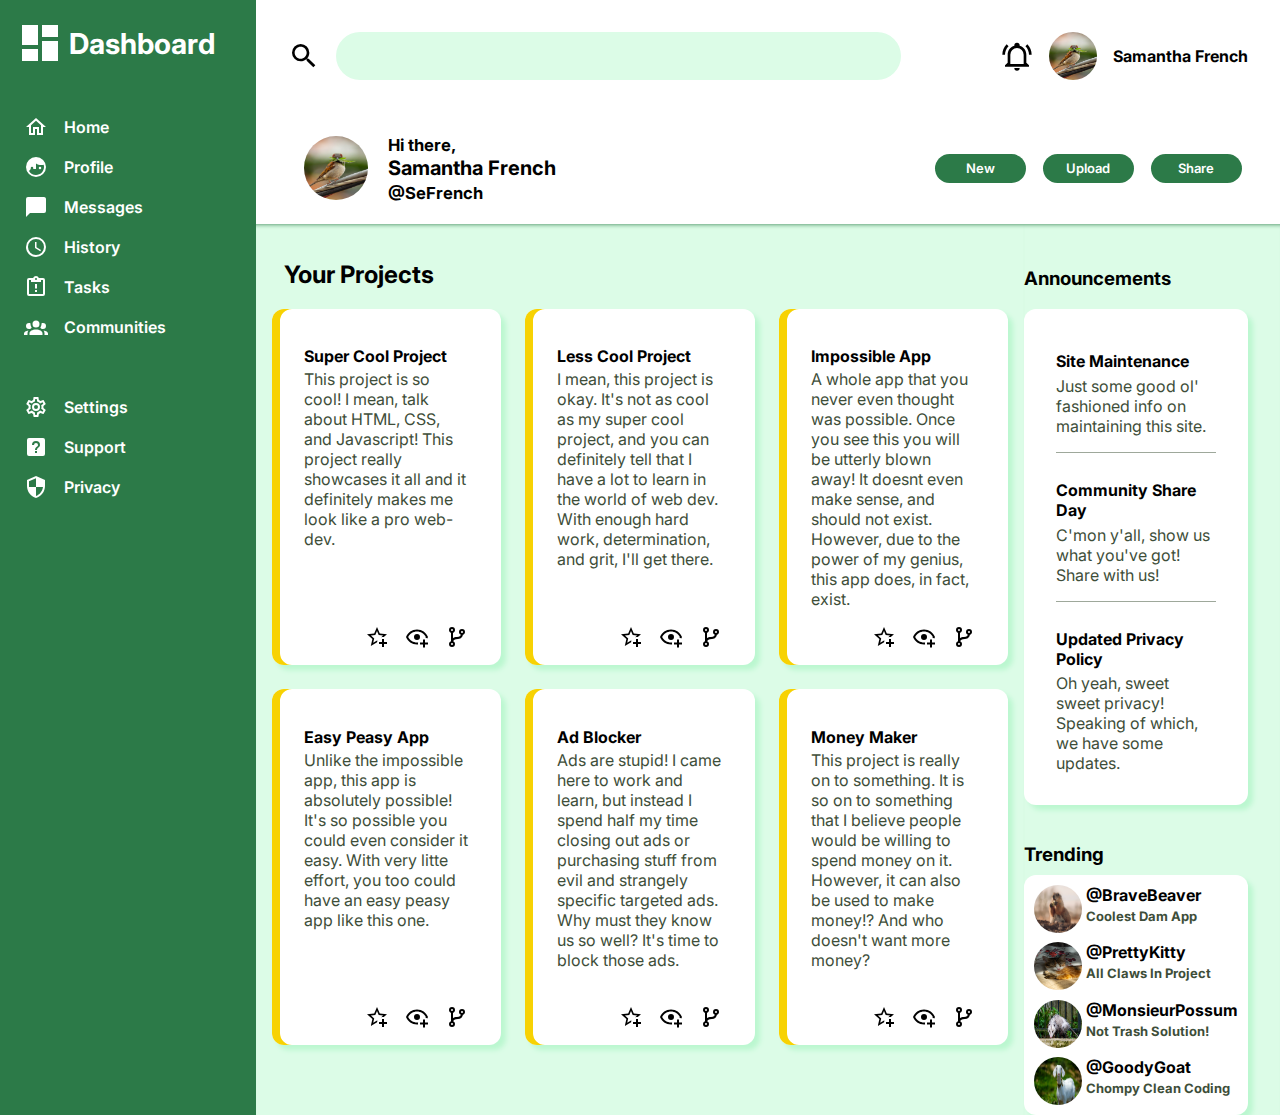
==== commit 19c2c989: "Fix typo and spacing in cards" ====
--- a/index.html
+++ b/index.html
@@ -252,11 +252,11 @@
                 </div>
                 <div class="card">
                     <h4>Ad Blocker</h4>
-                    <p>Adds are stupid! I came here to work and learn, but 
-                        instead I spend half my time closing out adds or 
+                    <p>Ads are stupid! I came here to work and learn, but 
+                        instead I spend half my time closing out ads or 
                         purchasing stuff from evil and strangely specific 
-                        targeted adds. Why must they know us so well? 
-                        It's time to block those adds. <p>
+                        targeted ads. Why must they know us so well? 
+                        It's time to block those ads. <p>
                     <div class="icons">
                         <svg class="star" 
                             xmlns="http://www.w3.org/2000/svg" 
--- a/styles.css
+++ b/styles.css
@@ -174,17 +174,20 @@
     border-radius: 12px;
     padding: 1em 2em;
     display: grid;
+    grid-template-rows: min-content;
     box-shadow: 5px 5px 5px #bbf7d0,
                 inset .5em 0em rgb(247, 210, 3);
 }
 
 .card h4 {
     margin-bottom: 0;
+    padding-bottom: 0;
     font-weight: bolder;
 }
 
 .card p {
     margin-top: .2em;
+    padding-top: 0;
     color: #3e4e39;
 }
 
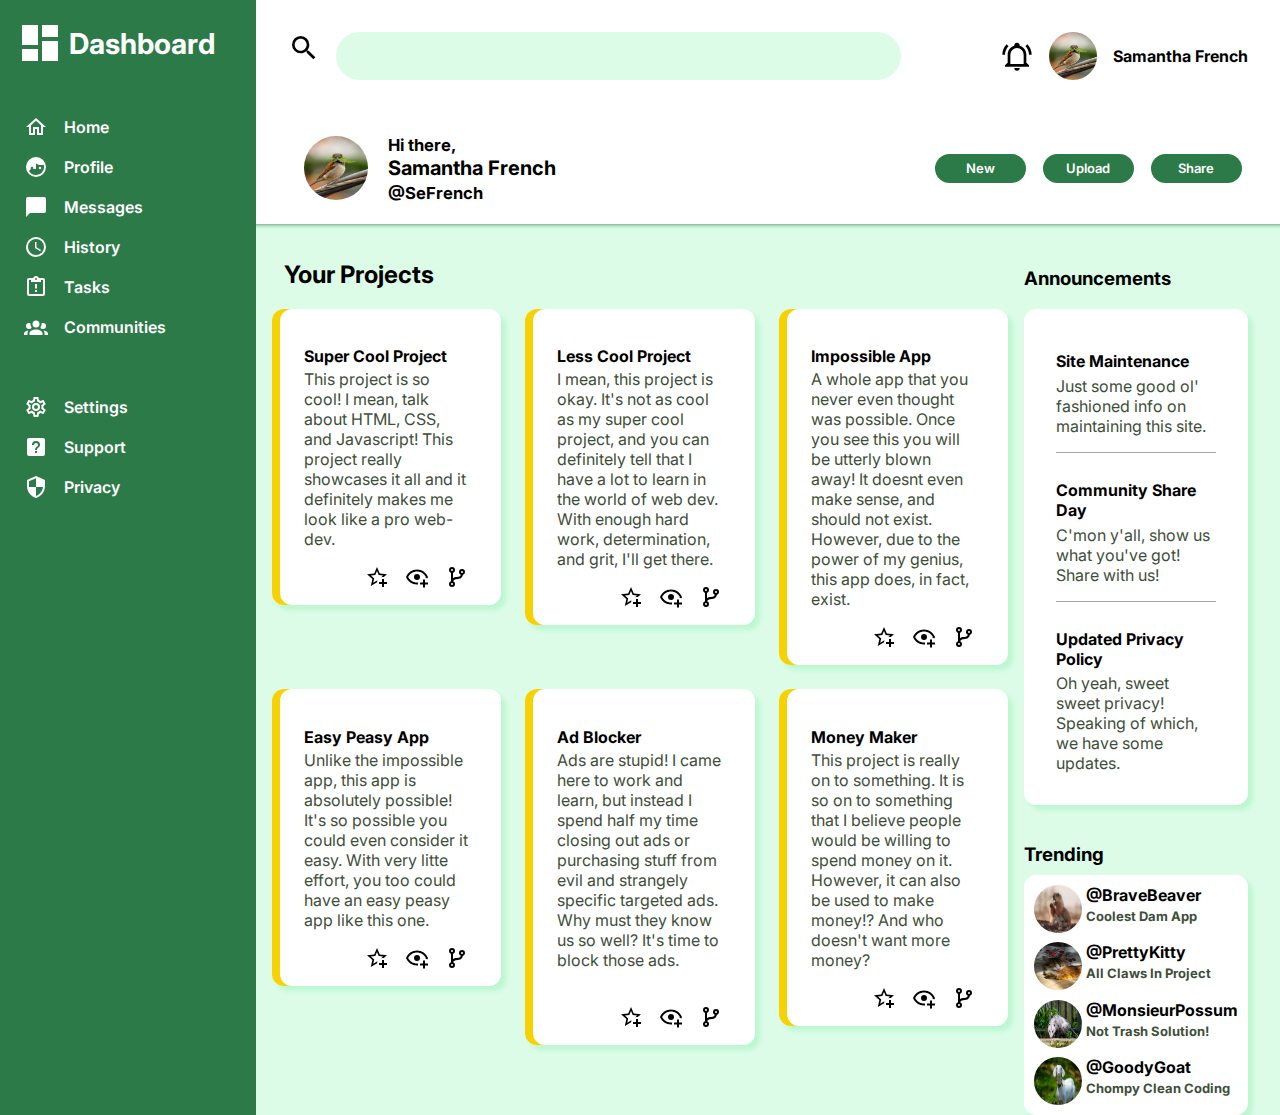
==== commit 436fe40e: "Make all links and buttons 'clickable'" ====
--- a/index.html
+++ b/index.html
@@ -7,20 +7,21 @@
     <title>Dashboard</title>
     <link rel="stylesheet" type="text/css" href="styles.css">
     <link rel="preconnect" href="https://fonts.googleapis.com">
-<link rel="preconnect" href="https://fonts.gstatic.com" crossorigin>
-<link href="https://fonts.googleapis.com/css2?family=Inter&display=swap" rel="stylesheet">
+    <link rel="preconnect" href="https://fonts.gstatic.com" crossorigin>
+    <link href="https://fonts.googleapis.com/css2?family=Inter&display=swap" rel="stylesheet">
+    <script src="javascript.js" defer></script>
 </head>
 <body>
 
     <div id="container">
     <header>
         <div class="head-one">
-            <svg id="search-icon" width="2em" height="2em"
+            <a><svg id="search-icon" width="2em" height="2em"
                 xmlns="http://www.w3.org/2000/svg" 
                 viewBox="0 0 24 24">
                 <title>magnify</title>
                 <path d="M9.5,3A6.5,6.5 0 0,1 16,9.5C16,11.11 15.41,12.59 14.44,13.73L14.71,14H15.5L20.5,19L19,20.5L14,15.5V14.71L13.73,14.44C12.59,15.41 11.11,16 9.5,16A6.5,6.5 0 0,1 3,9.5A6.5,6.5 0 0,1 9.5,3M9.5,5C7,5 5,7 5,9.5C5,12 7,14 9.5,14C12,14 14,12 14,9.5C14,7 12,5 9.5,5Z" />
-            </svg>
+            </svg></a>
             <input type="text" id="search" name="search" placeholder="">
             <svg id="notifications-icon" width="2em" height="2em"
                 xmlns="http://www.w3.org/2000/svg" 
@@ -54,7 +55,7 @@
             <div>Dashboard</div>
         </div>
         <ul class="top-list">
-            <li>
+            <a><li>
                 <svg class="home" 
                     xmlns="http://www.w3.org/2000/svg" 
                     viewBox="0 0 24 24">
@@ -62,8 +63,8 @@
                     <path d="M12 5.69L17 10.19V18H15V12H9V18H7V10.19L12 5.69M12 3L2 12H5V20H11V14H13V20H19V12H22" />
                 </svg>
                 <div>Home</div>
-            </li>
-            <li>
+            </li></a>
+            <a><li>
                 <svg class="profile" 
                     xmlns="http://www.w3.org/2000/svg" 
                     viewBox="0 0 24 24">
@@ -71,8 +72,8 @@
                     <path d="M12,2A10,10 0 0,0 2,12A10,10 0 0,0 12,22A10,10 0 0,0 22,12A10,10 0 0,0 12,2M12,8.39C13.57,9.4 15.42,10 17.42,10C18.2,10 18.95,9.91 19.67,9.74C19.88,10.45 20,11.21 20,12C20,16.41 16.41,20 12,20C9,20 6.39,18.34 5,15.89L6.75,14V13A1.25,1.25 0 0,1 8,11.75A1.25,1.25 0 0,1 9.25,13V14H12M16,11.75A1.25,1.25 0 0,0 14.75,13A1.25,1.25 0 0,0 16,14.25A1.25,1.25 0 0,0 17.25,13A1.25,1.25 0 0,0 16,11.75Z" />
                 </svg>
                 <div>Profile</div>
-            </li>
-            <li>
+            </li></a>
+            <a><li>
                 <svg class="messages" 
                     xmlns="http://www.w3.org/2000/svg" 
                     viewBox="0 0 24 24">
@@ -80,8 +81,8 @@
                     <path d="M20,2H4A2,2 0 0,0 2,4V22L6,18H20A2,2 0 0,0 22,16V4C22,2.89 21.1,2 20,2Z" />
                 </svg>
                 <div>Messages</div>
-            </li>
-            <li>
+            </li></a>
+            <a><li>
                 <svg class="history"
                     xmlns="http://www.w3.org/2000/svg" 
                     viewBox="0 0 24 24">
@@ -89,8 +90,8 @@
                     <path d="M12,20A8,8 0 0,0 20,12A8,8 0 0,0 12,4A8,8 0 0,0 4,12A8,8 0 0,0 12,20M12,2A10,10 0 0,1 22,12A10,10 0 0,1 12,22C6.47,22 2,17.5 2,12A10,10 0 0,1 12,2M12.5,7V12.25L17,14.92L16.25,16.15L11,13V7H12.5Z" />
                 </svg>
                 <div>History</div>
-            </li>
-            <li>
+            </li></a>
+            <a><li>
                 <svg class="tasks"
                     xmlns="http://www.w3.org/2000/svg" 
                     viewBox="0 0 24 24">
@@ -98,8 +99,8 @@
                     <path d="M19,3A2,2 0 0,1 21,5V19A2,2 0 0,1 19,21H5A2,2 0 0,1 3,19V5A2,2 0 0,1 5,3H9.18C9.6,1.84 10.7,1 12,1C13.3,1 14.4,1.84 14.82,3H19M12,3A1,1 0 0,0 11,4A1,1 0 0,0 12,5A1,1 0 0,0 13,4A1,1 0 0,0 12,3M7,7V5H5V19H19V5H17V7H7M11,9H13V13.5H11V9M11,15H13V17H11V15Z" />
                 </svg>
                 <div>Tasks</div>
-            </li>
-            <li>
+            </li></a>
+            <a><li>
                 <svg class="communities"
                     xmlns="http://www.w3.org/2000/svg" 
                     viewBox="0 0 24 24">
@@ -107,10 +108,10 @@
                     <path d="M12,5.5A3.5,3.5 0 0,1 15.5,9A3.5,3.5 0 0,1 12,12.5A3.5,3.5 0 0,1 8.5,9A3.5,3.5 0 0,1 12,5.5M5,8C5.56,8 6.08,8.15 6.53,8.42C6.38,9.85 6.8,11.27 7.66,12.38C7.16,13.34 6.16,14 5,14A3,3 0 0,1 2,11A3,3 0 0,1 5,8M19,8A3,3 0 0,1 22,11A3,3 0 0,1 19,14C17.84,14 16.84,13.34 16.34,12.38C17.2,11.27 17.62,9.85 17.47,8.42C17.92,8.15 18.44,8 19,8M5.5,18.25C5.5,16.18 8.41,14.5 12,14.5C15.59,14.5 18.5,16.18 18.5,18.25V20H5.5V18.25M0,20V18.5C0,17.11 1.89,15.94 4.45,15.6C3.86,16.28 3.5,17.22 3.5,18.25V20H0M24,20H20.5V18.25C20.5,17.22 20.14,16.28 19.55,15.6C22.11,15.94 24,17.11 24,18.5V20Z" />
                 </svg>
                 <div>Communities</div>
-            </li>
+            </li></a>
         </ul>
         <ul class="bottom-list">
-            <li>
+            <a><li>
                 <svg class="settings"
                     xmlns="http://www.w3.org/2000/svg" 
                     viewBox="0 0 24 24">
@@ -118,8 +119,8 @@
                     <path d="M12,8A4,4 0 0,1 16,12A4,4 0 0,1 12,16A4,4 0 0,1 8,12A4,4 0 0,1 12,8M12,10A2,2 0 0,0 10,12A2,2 0 0,0 12,14A2,2 0 0,0 14,12A2,2 0 0,0 12,10M10,22C9.75,22 9.54,21.82 9.5,21.58L9.13,18.93C8.5,18.68 7.96,18.34 7.44,17.94L4.95,18.95C4.73,19.03 4.46,18.95 4.34,18.73L2.34,15.27C2.21,15.05 2.27,14.78 2.46,14.63L4.57,12.97L4.5,12L4.57,11L2.46,9.37C2.27,9.22 2.21,8.95 2.34,8.73L4.34,5.27C4.46,5.05 4.73,4.96 4.95,5.05L7.44,6.05C7.96,5.66 8.5,5.32 9.13,5.07L9.5,2.42C9.54,2.18 9.75,2 10,2H14C14.25,2 14.46,2.18 14.5,2.42L14.87,5.07C15.5,5.32 16.04,5.66 16.56,6.05L19.05,5.05C19.27,4.96 19.54,5.05 19.66,5.27L21.66,8.73C21.79,8.95 21.73,9.22 21.54,9.37L19.43,11L19.5,12L19.43,13L21.54,14.63C21.73,14.78 21.79,15.05 21.66,15.27L19.66,18.73C19.54,18.95 19.27,19.04 19.05,18.95L16.56,17.95C16.04,18.34 15.5,18.68 14.87,18.93L14.5,21.58C14.46,21.82 14.25,22 14,22H10M11.25,4L10.88,6.61C9.68,6.86 8.62,7.5 7.85,8.39L5.44,7.35L4.69,8.65L6.8,10.2C6.4,11.37 6.4,12.64 6.8,13.8L4.68,15.36L5.43,16.66L7.86,15.62C8.63,16.5 9.68,17.14 10.87,17.38L11.24,20H12.76L13.13,17.39C14.32,17.14 15.37,16.5 16.14,15.62L18.57,16.66L19.32,15.36L17.2,13.81C17.6,12.64 17.6,11.37 17.2,10.2L19.31,8.65L18.56,7.35L16.15,8.39C15.38,7.5 14.32,6.86 13.12,6.62L12.75,4H11.25Z" />
                 </svg>    
                 <div>Settings</div>
-            </li>
-            <li>
+            </li></a>
+            <a><li>
                 <svg class="support"
                     xmlns="http://www.w3.org/2000/svg" 
                     viewBox="0 0 24 24">
@@ -127,8 +128,8 @@
                     <path d="M11,18H13V16H11V18M12,6A4,4 0 0,0 8,10H10A2,2 0 0,1 12,8A2,2 0 0,1 14,10C14,12 11,11.75 11,15H13C13,12.75 16,12.5 16,10A4,4 0 0,0 12,6M5,3H19A2,2 0 0,1 21,5V19A2,2 0 0,1 19,21H5A2,2 0 0,1 3,19V5A2,2 0 0,1 5,3Z" />
                 </svg>
                 <div>Support</div>
-            </li>
-            <li>
+            </li></a>
+            <a><li>
                 <svg class="privacy"
                     xmlns="http://www.w3.org/2000/svg" 
                     viewBox="0 0 24 24">
@@ -136,7 +137,7 @@
                     <path d="M12,12H19C18.47,16.11 15.72,19.78 12,20.92V12H5V6.3L12,3.19M12,1L3,5V11C3,16.55 6.84,21.73 12,23C17.16,21.73 21,16.55 21,11V5L12,1Z" />
                 </svg>
                 <div>Privacy</div>
-            </li>
+            </li></a>
         </ul>
     </div>
 
@@ -144,7 +145,7 @@
         <div id="projects">
             <h2>Your Projects</h2>
             <div class="projects-content">
-                <div class="card">
+                <a><div class="card">
                     <h4>Super Cool Project</h4>
                     <p>This project is so cool! I mean, talk about HTML, CSS, and Javascript! 
                         This project really showcases it all and it definitely makes me look 
@@ -168,8 +169,8 @@
                             <path d="M13,14C9.64,14 8.54,15.35 8.18,16.24C9.25,16.7 10,17.76 10,19A3,3 0 0,1 7,22A3,3 0 0,1 4,19C4,17.69 4.83,16.58 6,16.17V7.83C4.83,7.42 4,6.31 4,5A3,3 0 0,1 7,2A3,3 0 0,1 10,5C10,6.31 9.17,7.42 8,7.83V13.12C8.88,12.47 10.16,12 12,12C14.67,12 15.56,10.66 15.85,9.77C14.77,9.32 14,8.25 14,7A3,3 0 0,1 17,4A3,3 0 0,1 20,7C20,8.34 19.12,9.5 17.91,9.86C17.65,11.29 16.68,14 13,14M7,18A1,1 0 0,0 6,19A1,1 0 0,0 7,20A1,1 0 0,0 8,19A1,1 0 0,0 7,18M7,4A1,1 0 0,0 6,5A1,1 0 0,0 7,6A1,1 0 0,0 8,5A1,1 0 0,0 7,4M17,6A1,1 0 0,0 16,7A1,1 0 0,0 17,8A1,1 0 0,0 18,7A1,1 0 0,0 17,6Z" />
                         </svg>
                     </div>
-                </div>
-                <div class="card">
+                </div></a>
+                <a><div class="card">
                     <h4>Less Cool Project</h4>
                     <p>I mean, this project is okay. It's not as cool as my super 
                         cool project, and you can definitely tell that I have a lot 
@@ -195,8 +196,8 @@
                             <path d="M13,14C9.64,14 8.54,15.35 8.18,16.24C9.25,16.7 10,17.76 10,19A3,3 0 0,1 7,22A3,3 0 0,1 4,19C4,17.69 4.83,16.58 6,16.17V7.83C4.83,7.42 4,6.31 4,5A3,3 0 0,1 7,2A3,3 0 0,1 10,5C10,6.31 9.17,7.42 8,7.83V13.12C8.88,12.47 10.16,12 12,12C14.67,12 15.56,10.66 15.85,9.77C14.77,9.32 14,8.25 14,7A3,3 0 0,1 17,4A3,3 0 0,1 20,7C20,8.34 19.12,9.5 17.91,9.86C17.65,11.29 16.68,14 13,14M7,18A1,1 0 0,0 6,19A1,1 0 0,0 7,20A1,1 0 0,0 8,19A1,1 0 0,0 7,18M7,4A1,1 0 0,0 6,5A1,1 0 0,0 7,6A1,1 0 0,0 8,5A1,1 0 0,0 7,4M17,6A1,1 0 0,0 16,7A1,1 0 0,0 17,8A1,1 0 0,0 18,7A1,1 0 0,0 17,6Z" />
                         </svg>
                     </div>
-                </div>
-                <div class="card">
+                </div></a>
+                <a><div class="card">
                     <h4>Impossible App</h4>
                     <p>A whole app that you never even thought was possible. Once you see this
                         you will be utterly blown away! It doesnt even make sense, and should 
@@ -222,8 +223,8 @@
                             <path d="M13,14C9.64,14 8.54,15.35 8.18,16.24C9.25,16.7 10,17.76 10,19A3,3 0 0,1 7,22A3,3 0 0,1 4,19C4,17.69 4.83,16.58 6,16.17V7.83C4.83,7.42 4,6.31 4,5A3,3 0 0,1 7,2A3,3 0 0,1 10,5C10,6.31 9.17,7.42 8,7.83V13.12C8.88,12.47 10.16,12 12,12C14.67,12 15.56,10.66 15.85,9.77C14.77,9.32 14,8.25 14,7A3,3 0 0,1 17,4A3,3 0 0,1 20,7C20,8.34 19.12,9.5 17.91,9.86C17.65,11.29 16.68,14 13,14M7,18A1,1 0 0,0 6,19A1,1 0 0,0 7,20A1,1 0 0,0 8,19A1,1 0 0,0 7,18M7,4A1,1 0 0,0 6,5A1,1 0 0,0 7,6A1,1 0 0,0 8,5A1,1 0 0,0 7,4M17,6A1,1 0 0,0 16,7A1,1 0 0,0 17,8A1,1 0 0,0 18,7A1,1 0 0,0 17,6Z" />
                         </svg>
                     </div>
-                </div>
-                <div class="card">
+                </div></a>
+                <a><div class="card">
                     <h4>Easy Peasy App</h4>
                     <p>Unlike the impossible app, this app is absolutely possible! It's so 
                         possible you could even consider it easy. With very litte effort, you too
@@ -249,8 +250,8 @@
                             <path d="M13,14C9.64,14 8.54,15.35 8.18,16.24C9.25,16.7 10,17.76 10,19A3,3 0 0,1 7,22A3,3 0 0,1 4,19C4,17.69 4.83,16.58 6,16.17V7.83C4.83,7.42 4,6.31 4,5A3,3 0 0,1 7,2A3,3 0 0,1 10,5C10,6.31 9.17,7.42 8,7.83V13.12C8.88,12.47 10.16,12 12,12C14.67,12 15.56,10.66 15.85,9.77C14.77,9.32 14,8.25 14,7A3,3 0 0,1 17,4A3,3 0 0,1 20,7C20,8.34 19.12,9.5 17.91,9.86C17.65,11.29 16.68,14 13,14M7,18A1,1 0 0,0 6,19A1,1 0 0,0 7,20A1,1 0 0,0 8,19A1,1 0 0,0 7,18M7,4A1,1 0 0,0 6,5A1,1 0 0,0 7,6A1,1 0 0,0 8,5A1,1 0 0,0 7,4M17,6A1,1 0 0,0 16,7A1,1 0 0,0 17,8A1,1 0 0,0 18,7A1,1 0 0,0 17,6Z" />
                         </svg>
                     </div>
-                </div>
-                <div class="card">
+                </div></a>
+                <a><div class="card">
                     <h4>Ad Blocker</h4>
                     <p>Ads are stupid! I came here to work and learn, but 
                         instead I spend half my time closing out ads or 
@@ -277,8 +278,8 @@
                             <path d="M13,14C9.64,14 8.54,15.35 8.18,16.24C9.25,16.7 10,17.76 10,19A3,3 0 0,1 7,22A3,3 0 0,1 4,19C4,17.69 4.83,16.58 6,16.17V7.83C4.83,7.42 4,6.31 4,5A3,3 0 0,1 7,2A3,3 0 0,1 10,5C10,6.31 9.17,7.42 8,7.83V13.12C8.88,12.47 10.16,12 12,12C14.67,12 15.56,10.66 15.85,9.77C14.77,9.32 14,8.25 14,7A3,3 0 0,1 17,4A3,3 0 0,1 20,7C20,8.34 19.12,9.5 17.91,9.86C17.65,11.29 16.68,14 13,14M7,18A1,1 0 0,0 6,19A1,1 0 0,0 7,20A1,1 0 0,0 8,19A1,1 0 0,0 7,18M7,4A1,1 0 0,0 6,5A1,1 0 0,0 7,6A1,1 0 0,0 8,5A1,1 0 0,0 7,4M17,6A1,1 0 0,0 16,7A1,1 0 0,0 17,8A1,1 0 0,0 18,7A1,1 0 0,0 17,6Z" />
                         </svg>
                     </div>
-                </div>
-                <div class="card">
+                </div></a>
+                <a><div class="card">
                     <h4>Money Maker</h4>
                     <p>
                         This project is really on to something. It is so on 
@@ -306,45 +307,45 @@
                             <path d="M13,14C9.64,14 8.54,15.35 8.18,16.24C9.25,16.7 10,17.76 10,19A3,3 0 0,1 7,22A3,3 0 0,1 4,19C4,17.69 4.83,16.58 6,16.17V7.83C4.83,7.42 4,6.31 4,5A3,3 0 0,1 7,2A3,3 0 0,1 10,5C10,6.31 9.17,7.42 8,7.83V13.12C8.88,12.47 10.16,12 12,12C14.67,12 15.56,10.66 15.85,9.77C14.77,9.32 14,8.25 14,7A3,3 0 0,1 17,4A3,3 0 0,1 20,7C20,8.34 19.12,9.5 17.91,9.86C17.65,11.29 16.68,14 13,14M7,18A1,1 0 0,0 6,19A1,1 0 0,0 7,20A1,1 0 0,0 8,19A1,1 0 0,0 7,18M7,4A1,1 0 0,0 6,5A1,1 0 0,0 7,6A1,1 0 0,0 8,5A1,1 0 0,0 7,4M17,6A1,1 0 0,0 16,7A1,1 0 0,0 17,8A1,1 0 0,0 18,7A1,1 0 0,0 17,6Z" />
                         </svg>
                     </div>
-                </div>
+                </div></a>
             </div>
         </div>
 
         <div id="right-content">    
                 <h3 class="ann">Announcements</h3>
                 <div class="announcements">
-                    <div>
+                    <a><div>
                         <h5>Site Maintenance</h5>
                         <p class="underline">Just some good ol' fashioned info on maintaining this site.</p>
-                    </div>
-                    <div>
+                    </div></a>
+                    <a><div>
                         <h5>Community Share Day</h5>
                         <p class="underline">C'mon y'all, show us what you've got! Share with us!</p>
-                    </div>
-                    <div>
+                    </div></a>
+                    <a><div>
                         <h5>Updated Privacy Policy</h5>
                         <p>Oh yeah, sweet sweet privacy! Speaking of which, we have some updates.<p>
-                    </div>
+                    </div></a>
                 </div>
 
                 <h3 class="trend">Trending</h3>
                 <div class="trending">
-                    <div>
+                    <a><div>
                         <img src="images/beaver.jpg" alt="Beaver by Justin Smith">
                         <span>@BraveBeaver<br><span class="second">Coolest Dam App</span></span>
-                    </div>
-                    <div>
+                    </div></a>
+                    <a><div>
                         <img src="images/cat.jpg" alt="A sleepy cat by Halil Ibrahim Cetin">
                         <span>@PrettyKitty<br><span class="second">All Claws In Project</span></span>
-                    </div>
-                    <div>
+                    </div></a>
+                    <a><div>
                         <img src="images/possum.jpg" alt="Possum by Skylar Ewing">
                         <span>@MonsieurPossum<br><span class="second">Not Trash Solution!</span></span>
-                    </div>
-                    <div>
+                    </div></a>
+                    <a><div>
                         <img src="images/goat.jpg" alt="Cute goat by Nandhu Kumar">
                         <span>@GoodyGoat<br><span class="second">Chompy Clean Coding</span></span>
-                    </div>
+                    </div></a>
                 </div>
         </div>
     <!--</div>-->
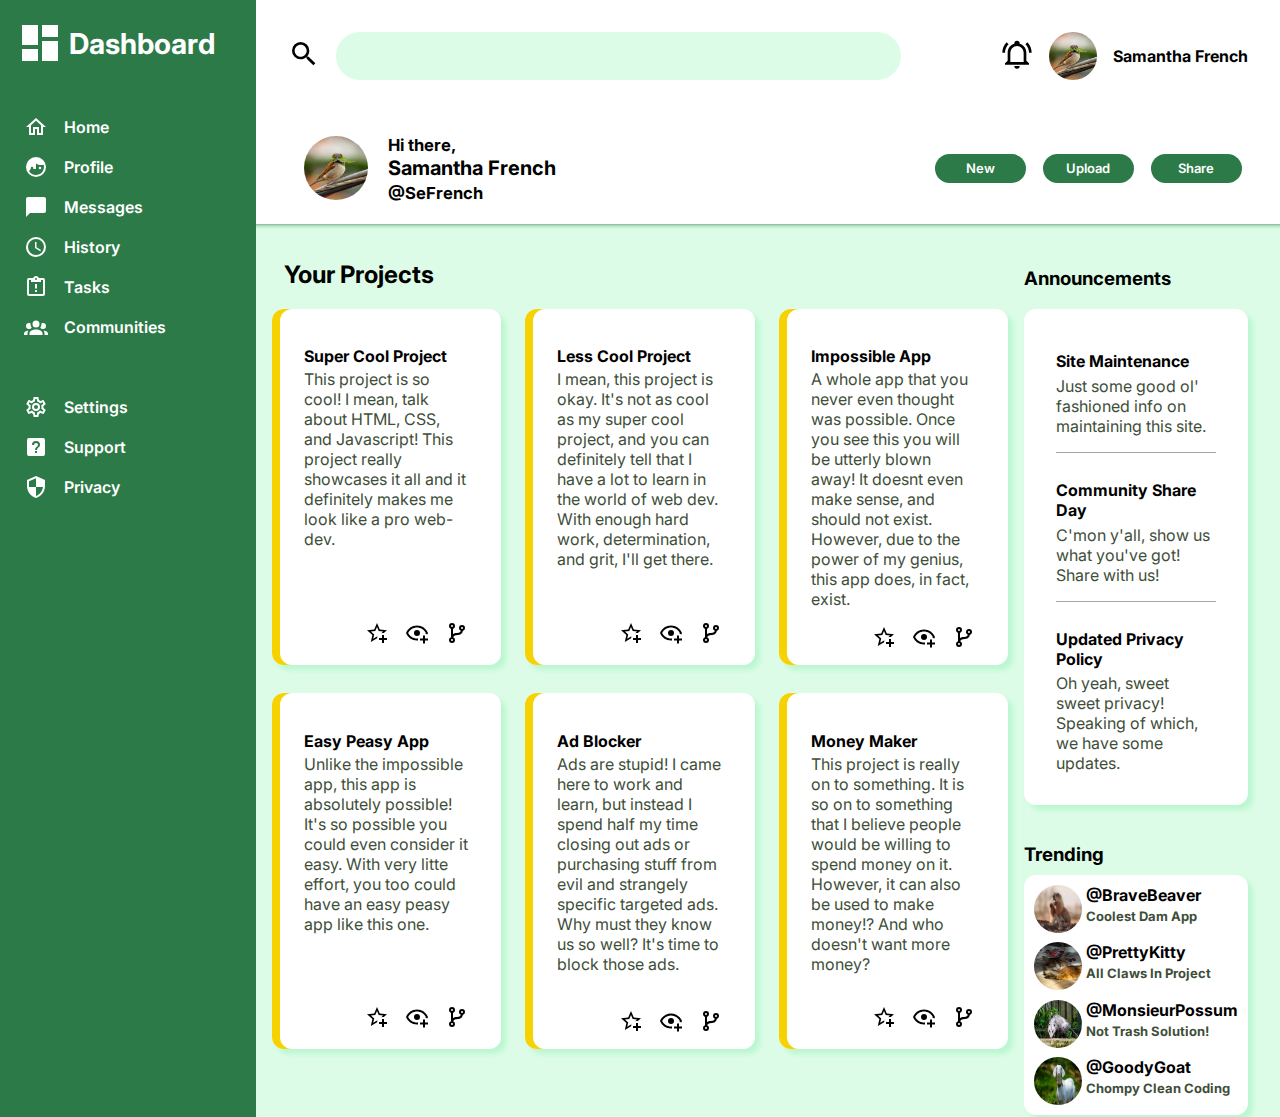
==== commit 7aea8c02: "Change links and styles of links" ====
--- a/index.html
+++ b/index.html
@@ -19,16 +19,16 @@
             <a><svg id="search-icon" width="2em" height="2em"
                 xmlns="http://www.w3.org/2000/svg" 
                 viewBox="0 0 24 24">
-                <title>magnify</title>
+                <title>search</title>
                 <path d="M9.5,3A6.5,6.5 0 0,1 16,9.5C16,11.11 15.41,12.59 14.44,13.73L14.71,14H15.5L20.5,19L19,20.5L14,15.5V14.71L13.73,14.44C12.59,15.41 11.11,16 9.5,16A6.5,6.5 0 0,1 3,9.5A6.5,6.5 0 0,1 9.5,3M9.5,5C7,5 5,7 5,9.5C5,12 7,14 9.5,14C12,14 14,12 14,9.5C14,7 12,5 9.5,5Z" />
             </svg></a>
             <input type="text" id="search" name="search" placeholder="">
-            <svg id="notifications-icon" width="2em" height="2em"
+            <a><svg id="notifications-icon" width="2em" height="2em"
                 xmlns="http://www.w3.org/2000/svg" 
                 viewBox="0 0 24 24">
-                <title>bell-ring-outline</title>
+                <title>notifications</title>
                 <path d="M10,21H14A2,2 0 0,1 12,23A2,2 0 0,1 10,21M21,19V20H3V19L5,17V11C5,7.9 7.03,5.17 10,4.29C10,4.19 10,4.1 10,4A2,2 0 0,1 12,2A2,2 0 0,1 14,4C14,4.1 14,4.19 14,4.29C16.97,5.17 19,7.9 19,11V17L21,19M17,11A5,5 0 0,0 12,6A5,5 0 0,0 7,11V18H17V11M19.75,3.19L18.33,4.61C20.04,6.3 21,8.6 21,11H23C23,8.07 21.84,5.25 19.75,3.19M1,11H3C3,8.6 3.96,6.3 5.67,4.61L4.25,3.19C2.16,5.25 1,8.07 1,11Z" />
-            </svg>
+            </svg></a>
             <img id="birdie" src="images/bird.jpg" alt="a hungry lil birdie by Lucas Pezeta">
             <div>Samantha French</div>
         </div>        
@@ -37,9 +37,9 @@
             <img id="birdie-two" src="images/bird.jpg" alt="a hungry lil birdie by Lucas Pezeta">
             <p id="greeting"><small>Hi there,</small><br>Samantha French<br><small>@SeFrench</small></p>
             <div class="buttons">
-                <button>New</button>
-                <button>Upload</button>
-                <button>Share</button>
+                <button id="new">New</button>
+                <button id="upload">Upload</button>
+                <button id="share">Share</button>
             </div>
         </div>
     </header>
@@ -59,7 +59,7 @@
                 <svg class="home" 
                     xmlns="http://www.w3.org/2000/svg" 
                     viewBox="0 0 24 24">
-                    <title>home-outline</title>
+                    <title>home</title>
                     <path d="M12 5.69L17 10.19V18H15V12H9V18H7V10.19L12 5.69M12 3L2 12H5V20H11V14H13V20H19V12H22" />
                 </svg>
                 <div>Home</div>
@@ -68,7 +68,7 @@
                 <svg class="profile" 
                     xmlns="http://www.w3.org/2000/svg" 
                     viewBox="0 0 24 24">
-                    <title>face-man-profile</title>
+                    <title>profile</title>
                     <path d="M12,2A10,10 0 0,0 2,12A10,10 0 0,0 12,22A10,10 0 0,0 22,12A10,10 0 0,0 12,2M12,8.39C13.57,9.4 15.42,10 17.42,10C18.2,10 18.95,9.91 19.67,9.74C19.88,10.45 20,11.21 20,12C20,16.41 16.41,20 12,20C9,20 6.39,18.34 5,15.89L6.75,14V13A1.25,1.25 0 0,1 8,11.75A1.25,1.25 0 0,1 9.25,13V14H12M16,11.75A1.25,1.25 0 0,0 14.75,13A1.25,1.25 0 0,0 16,14.25A1.25,1.25 0 0,0 17.25,13A1.25,1.25 0 0,0 16,11.75Z" />
                 </svg>
                 <div>Profile</div>
@@ -77,7 +77,7 @@
                 <svg class="messages" 
                     xmlns="http://www.w3.org/2000/svg" 
                     viewBox="0 0 24 24">
-                    <title>message</title>
+                    <title>messages</title>
                     <path d="M20,2H4A2,2 0 0,0 2,4V22L6,18H20A2,2 0 0,0 22,16V4C22,2.89 21.1,2 20,2Z" />
                 </svg>
                 <div>Messages</div>
@@ -86,7 +86,7 @@
                 <svg class="history"
                     xmlns="http://www.w3.org/2000/svg" 
                     viewBox="0 0 24 24">
-                    <title>clock-outline</title>
+                    <title>history</title>
                     <path d="M12,20A8,8 0 0,0 20,12A8,8 0 0,0 12,4A8,8 0 0,0 4,12A8,8 0 0,0 12,20M12,2A10,10 0 0,1 22,12A10,10 0 0,1 12,22C6.47,22 2,17.5 2,12A10,10 0 0,1 12,2M12.5,7V12.25L17,14.92L16.25,16.15L11,13V7H12.5Z" />
                 </svg>
                 <div>History</div>
@@ -95,7 +95,7 @@
                 <svg class="tasks"
                     xmlns="http://www.w3.org/2000/svg" 
                     viewBox="0 0 24 24">
-                    <title>clipboard-alert-outline</title>
+                    <title>tasks</title>
                     <path d="M19,3A2,2 0 0,1 21,5V19A2,2 0 0,1 19,21H5A2,2 0 0,1 3,19V5A2,2 0 0,1 5,3H9.18C9.6,1.84 10.7,1 12,1C13.3,1 14.4,1.84 14.82,3H19M12,3A1,1 0 0,0 11,4A1,1 0 0,0 12,5A1,1 0 0,0 13,4A1,1 0 0,0 12,3M7,7V5H5V19H19V5H17V7H7M11,9H13V13.5H11V9M11,15H13V17H11V15Z" />
                 </svg>
                 <div>Tasks</div>
@@ -104,7 +104,7 @@
                 <svg class="communities"
                     xmlns="http://www.w3.org/2000/svg" 
                     viewBox="0 0 24 24">
-                    <title>account-group</title>
+                    <title>communities</title>
                     <path d="M12,5.5A3.5,3.5 0 0,1 15.5,9A3.5,3.5 0 0,1 12,12.5A3.5,3.5 0 0,1 8.5,9A3.5,3.5 0 0,1 12,5.5M5,8C5.56,8 6.08,8.15 6.53,8.42C6.38,9.85 6.8,11.27 7.66,12.38C7.16,13.34 6.16,14 5,14A3,3 0 0,1 2,11A3,3 0 0,1 5,8M19,8A3,3 0 0,1 22,11A3,3 0 0,1 19,14C17.84,14 16.84,13.34 16.34,12.38C17.2,11.27 17.62,9.85 17.47,8.42C17.92,8.15 18.44,8 19,8M5.5,18.25C5.5,16.18 8.41,14.5 12,14.5C15.59,14.5 18.5,16.18 18.5,18.25V20H5.5V18.25M0,20V18.5C0,17.11 1.89,15.94 4.45,15.6C3.86,16.28 3.5,17.22 3.5,18.25V20H0M24,20H20.5V18.25C20.5,17.22 20.14,16.28 19.55,15.6C22.11,15.94 24,17.11 24,18.5V20Z" />
                 </svg>
                 <div>Communities</div>
@@ -115,7 +115,7 @@
                 <svg class="settings"
                     xmlns="http://www.w3.org/2000/svg" 
                     viewBox="0 0 24 24">
-                    <title>cog-outline</title>
+                    <title>settings</title>
                     <path d="M12,8A4,4 0 0,1 16,12A4,4 0 0,1 12,16A4,4 0 0,1 8,12A4,4 0 0,1 12,8M12,10A2,2 0 0,0 10,12A2,2 0 0,0 12,14A2,2 0 0,0 14,12A2,2 0 0,0 12,10M10,22C9.75,22 9.54,21.82 9.5,21.58L9.13,18.93C8.5,18.68 7.96,18.34 7.44,17.94L4.95,18.95C4.73,19.03 4.46,18.95 4.34,18.73L2.34,15.27C2.21,15.05 2.27,14.78 2.46,14.63L4.57,12.97L4.5,12L4.57,11L2.46,9.37C2.27,9.22 2.21,8.95 2.34,8.73L4.34,5.27C4.46,5.05 4.73,4.96 4.95,5.05L7.44,6.05C7.96,5.66 8.5,5.32 9.13,5.07L9.5,2.42C9.54,2.18 9.75,2 10,2H14C14.25,2 14.46,2.18 14.5,2.42L14.87,5.07C15.5,5.32 16.04,5.66 16.56,6.05L19.05,5.05C19.27,4.96 19.54,5.05 19.66,5.27L21.66,8.73C21.79,8.95 21.73,9.22 21.54,9.37L19.43,11L19.5,12L19.43,13L21.54,14.63C21.73,14.78 21.79,15.05 21.66,15.27L19.66,18.73C19.54,18.95 19.27,19.04 19.05,18.95L16.56,17.95C16.04,18.34 15.5,18.68 14.87,18.93L14.5,21.58C14.46,21.82 14.25,22 14,22H10M11.25,4L10.88,6.61C9.68,6.86 8.62,7.5 7.85,8.39L5.44,7.35L4.69,8.65L6.8,10.2C6.4,11.37 6.4,12.64 6.8,13.8L4.68,15.36L5.43,16.66L7.86,15.62C8.63,16.5 9.68,17.14 10.87,17.38L11.24,20H12.76L13.13,17.39C14.32,17.14 15.37,16.5 16.14,15.62L18.57,16.66L19.32,15.36L17.2,13.81C17.6,12.64 17.6,11.37 17.2,10.2L19.31,8.65L18.56,7.35L16.15,8.39C15.38,7.5 14.32,6.86 13.12,6.62L12.75,4H11.25Z" />
                 </svg>    
                 <div>Settings</div>
@@ -124,7 +124,7 @@
                 <svg class="support"
                     xmlns="http://www.w3.org/2000/svg" 
                     viewBox="0 0 24 24">
-                    <title>help-box</title>
+                    <title>support</title>
                     <path d="M11,18H13V16H11V18M12,6A4,4 0 0,0 8,10H10A2,2 0 0,1 12,8A2,2 0 0,1 14,10C14,12 11,11.75 11,15H13C13,12.75 16,12.5 16,10A4,4 0 0,0 12,6M5,3H19A2,2 0 0,1 21,5V19A2,2 0 0,1 19,21H5A2,2 0 0,1 3,19V5A2,2 0 0,1 5,3Z" />
                 </svg>
                 <div>Support</div>
@@ -133,7 +133,7 @@
                 <svg class="privacy"
                     xmlns="http://www.w3.org/2000/svg" 
                     viewBox="0 0 24 24">
-                    <title>security</title>
+                    <title>privacy</title>
                     <path d="M12,12H19C18.47,16.11 15.72,19.78 12,20.92V12H5V6.3L12,3.19M12,1L3,5V11C3,16.55 6.84,21.73 12,23C17.16,21.73 21,16.55 21,11V5L12,1Z" />
                 </svg>
                 <div>Privacy</div>
@@ -141,216 +141,213 @@
         </ul>
     </div>
 
-    <!--<div id="main-content">-->
-        <div id="projects">
-            <h2>Your Projects</h2>
-            <div class="projects-content">
-                <a><div class="card">
-                    <h4>Super Cool Project</h4>
-                    <p>This project is so cool! I mean, talk about HTML, CSS, and Javascript! 
-                        This project really showcases it all and it definitely makes me look 
-                        like a pro web-dev.</p>   
-                    <div class="icons">
-                        <svg class="star"
-                            xmlns="http://www.w3.org/2000/svg" 
-                            viewBox="0 0 24 24"><title>star-plus-outline</title>
-                            <path d="M5.8 21L7.4 14L2 9.2L9.2 8.6L12 2L14.8 8.6L22 9.2L18.8 12H18C17.3 12 16.6 12.1 15.9 12.4L18.1 10.5L13.7 10.1L12 6.1L10.3 10.1L5.9 10.5L9.2 13.4L8.2 17.7L12 15.4L12.5 15.7C12.3 16.2 12.1 16.8 12.1 17.3L5.8 21M17 14V17H14V19H17V22H19V19H22V17H19V14H17Z" />
-                        </svg>
-                        <svg class="eye"
-                            xmlns="http://www.w3.org/2000/svg" 
-                            viewBox="0 0 24 24">
-                            <title>eye-plus-outline</title>
-                            <path d="M12,4.5C7,4.5 2.73,7.61 1,12C2.73,16.39 7,19.5 12,19.5C12.36,19.5 12.72,19.5 13.08,19.45C13.03,19.13 13,18.82 13,18.5C13,18.14 13.04,17.78 13.1,17.42C12.74,17.46 12.37,17.5 12,17.5C8.24,17.5 4.83,15.36 3.18,12C4.83,8.64 8.24,6.5 12,6.5C15.76,6.5 19.17,8.64 20.82,12C20.7,12.24 20.56,12.45 20.43,12.68C21.09,12.84 21.72,13.11 22.29,13.5C22.56,13 22.8,12.5 23,12C21.27,7.61 17,4.5 12,4.5M12,9A3,3 0 0,0 9,12A3,3 0 0,0 12,15A3,3 0 0,0 15,12A3,3 0 0,0 12,9M18,14.5V17.5H15V19.5H18V22.5H20V19.5H23V17.5H20V14.5H18Z" />
-                        </svg>
-                        <svg class="branch"
-                            xmlns="http://www.w3.org/2000/svg" 
-                            viewBox="0 0 24 24">
-                            <title>source-branch</title>
-                            <path d="M13,14C9.64,14 8.54,15.35 8.18,16.24C9.25,16.7 10,17.76 10,19A3,3 0 0,1 7,22A3,3 0 0,1 4,19C4,17.69 4.83,16.58 6,16.17V7.83C4.83,7.42 4,6.31 4,5A3,3 0 0,1 7,2A3,3 0 0,1 10,5C10,6.31 9.17,7.42 8,7.83V13.12C8.88,12.47 10.16,12 12,12C14.67,12 15.56,10.66 15.85,9.77C14.77,9.32 14,8.25 14,7A3,3 0 0,1 17,4A3,3 0 0,1 20,7C20,8.34 19.12,9.5 17.91,9.86C17.65,11.29 16.68,14 13,14M7,18A1,1 0 0,0 6,19A1,1 0 0,0 7,20A1,1 0 0,0 8,19A1,1 0 0,0 7,18M7,4A1,1 0 0,0 6,5A1,1 0 0,0 7,6A1,1 0 0,0 8,5A1,1 0 0,0 7,4M17,6A1,1 0 0,0 16,7A1,1 0 0,0 17,8A1,1 0 0,0 18,7A1,1 0 0,0 17,6Z" />
-                        </svg>
-                    </div>
-                </div></a>
-                <a><div class="card">
-                    <h4>Less Cool Project</h4>
-                    <p>I mean, this project is okay. It's not as cool as my super 
-                        cool project, and you can definitely tell that I have a lot 
-                        to learn in the world of web dev. With enough hard work, 
-                        determination, and grit, I'll get there.</p>
-                    <div class="icons">
-                        <svg class="star"
-                            xmlns="http://www.w3.org/2000/svg" 
-                            viewBox="0 0 24 24">
-                            <title>star-plus-outline</title>
-                            <path d="M5.8 21L7.4 14L2 9.2L9.2 8.6L12 2L14.8 8.6L22 9.2L18.8 12H18C17.3 12 16.6 12.1 15.9 12.4L18.1 10.5L13.7 10.1L12 6.1L10.3 10.1L5.9 10.5L9.2 13.4L8.2 17.7L12 15.4L12.5 15.7C12.3 16.2 12.1 16.8 12.1 17.3L5.8 21M17 14V17H14V19H17V22H19V19H22V17H19V14H17Z" />
-                        </svg>
-                        <svg class="eye"
-                            xmlns="http://www.w3.org/2000/svg" 
-                            viewBox="0 0 24 24">
-                            <title>eye-plus-outline</title>
-                            <path d="M12,4.5C7,4.5 2.73,7.61 1,12C2.73,16.39 7,19.5 12,19.5C12.36,19.5 12.72,19.5 13.08,19.45C13.03,19.13 13,18.82 13,18.5C13,18.14 13.04,17.78 13.1,17.42C12.74,17.46 12.37,17.5 12,17.5C8.24,17.5 4.83,15.36 3.18,12C4.83,8.64 8.24,6.5 12,6.5C15.76,6.5 19.17,8.64 20.82,12C20.7,12.24 20.56,12.45 20.43,12.68C21.09,12.84 21.72,13.11 22.29,13.5C22.56,13 22.8,12.5 23,12C21.27,7.61 17,4.5 12,4.5M12,9A3,3 0 0,0 9,12A3,3 0 0,0 12,15A3,3 0 0,0 15,12A3,3 0 0,0 12,9M18,14.5V17.5H15V19.5H18V22.5H20V19.5H23V17.5H20V14.5H18Z" />
-                        </svg>
-                        <svg class="branch"
-                            xmlns="http://www.w3.org/2000/svg" 
-                            viewBox="0 0 24 24">
-                            <title>source-branch</title>
-                            <path d="M13,14C9.64,14 8.54,15.35 8.18,16.24C9.25,16.7 10,17.76 10,19A3,3 0 0,1 7,22A3,3 0 0,1 4,19C4,17.69 4.83,16.58 6,16.17V7.83C4.83,7.42 4,6.31 4,5A3,3 0 0,1 7,2A3,3 0 0,1 10,5C10,6.31 9.17,7.42 8,7.83V13.12C8.88,12.47 10.16,12 12,12C14.67,12 15.56,10.66 15.85,9.77C14.77,9.32 14,8.25 14,7A3,3 0 0,1 17,4A3,3 0 0,1 20,7C20,8.34 19.12,9.5 17.91,9.86C17.65,11.29 16.68,14 13,14M7,18A1,1 0 0,0 6,19A1,1 0 0,0 7,20A1,1 0 0,0 8,19A1,1 0 0,0 7,18M7,4A1,1 0 0,0 6,5A1,1 0 0,0 7,6A1,1 0 0,0 8,5A1,1 0 0,0 7,4M17,6A1,1 0 0,0 16,7A1,1 0 0,0 17,8A1,1 0 0,0 18,7A1,1 0 0,0 17,6Z" />
-                        </svg>
-                    </div>
-                </div></a>
-                <a><div class="card">
-                    <h4>Impossible App</h4>
-                    <p>A whole app that you never even thought was possible. Once you see this
-                        you will be utterly blown away! It doesnt even make sense, and should 
-                        not exist. However, due to the power of my genius, this app does, in fact,
-                        exist.</p>
-                    <div class="icons">
-                        <svg class="star"
-                            xmlns="http://www.w3.org/2000/svg" 
-                            viewBox="0 0 24 24">
-                            <title>star-plus-outline</title>
-                            <path d="M5.8 21L7.4 14L2 9.2L9.2 8.6L12 2L14.8 8.6L22 9.2L18.8 12H18C17.3 12 16.6 12.1 15.9 12.4L18.1 10.5L13.7 10.1L12 6.1L10.3 10.1L5.9 10.5L9.2 13.4L8.2 17.7L12 15.4L12.5 15.7C12.3 16.2 12.1 16.8 12.1 17.3L5.8 21M17 14V17H14V19H17V22H19V19H22V17H19V14H17Z" />
-                        </svg>
-                        <svg class="eye"
-                            xmlns="http://www.w3.org/2000/svg" 
-                            viewBox="0 0 24 24">
-                            <title>eye-plus-outline</title>
-                            <path d="M12,4.5C7,4.5 2.73,7.61 1,12C2.73,16.39 7,19.5 12,19.5C12.36,19.5 12.72,19.5 13.08,19.45C13.03,19.13 13,18.82 13,18.5C13,18.14 13.04,17.78 13.1,17.42C12.74,17.46 12.37,17.5 12,17.5C8.24,17.5 4.83,15.36 3.18,12C4.83,8.64 8.24,6.5 12,6.5C15.76,6.5 19.17,8.64 20.82,12C20.7,12.24 20.56,12.45 20.43,12.68C21.09,12.84 21.72,13.11 22.29,13.5C22.56,13 22.8,12.5 23,12C21.27,7.61 17,4.5 12,4.5M12,9A3,3 0 0,0 9,12A3,3 0 0,0 12,15A3,3 0 0,0 15,12A3,3 0 0,0 12,9M18,14.5V17.5H15V19.5H18V22.5H20V19.5H23V17.5H20V14.5H18Z" />
-                        </svg>
-                        <svg class="branch"
-                            xmlns="http://www.w3.org/2000/svg" 
-                            viewBox="0 0 24 24">
-                            <title>source-branch</title>
-                            <path d="M13,14C9.64,14 8.54,15.35 8.18,16.24C9.25,16.7 10,17.76 10,19A3,3 0 0,1 7,22A3,3 0 0,1 4,19C4,17.69 4.83,16.58 6,16.17V7.83C4.83,7.42 4,6.31 4,5A3,3 0 0,1 7,2A3,3 0 0,1 10,5C10,6.31 9.17,7.42 8,7.83V13.12C8.88,12.47 10.16,12 12,12C14.67,12 15.56,10.66 15.85,9.77C14.77,9.32 14,8.25 14,7A3,3 0 0,1 17,4A3,3 0 0,1 20,7C20,8.34 19.12,9.5 17.91,9.86C17.65,11.29 16.68,14 13,14M7,18A1,1 0 0,0 6,19A1,1 0 0,0 7,20A1,1 0 0,0 8,19A1,1 0 0,0 7,18M7,4A1,1 0 0,0 6,5A1,1 0 0,0 7,6A1,1 0 0,0 8,5A1,1 0 0,0 7,4M17,6A1,1 0 0,0 16,7A1,1 0 0,0 17,8A1,1 0 0,0 18,7A1,1 0 0,0 17,6Z" />
-                        </svg>
-                    </div>
-                </div></a>
-                <a><div class="card">
-                    <h4>Easy Peasy App</h4>
-                    <p>Unlike the impossible app, this app is absolutely possible! It's so 
-                        possible you could even consider it easy. With very litte effort, you too
-                        could have an easy peasy app like this one.
-                    </p>
-                    <div class="icons">
-                        <svg class="star"
-                            xmlns="http://www.w3.org/2000/svg" 
-                            viewBox="0 0 24 24">
-                            <title>star-plus-outline</title>
-                            <path d="M5.8 21L7.4 14L2 9.2L9.2 8.6L12 2L14.8 8.6L22 9.2L18.8 12H18C17.3 12 16.6 12.1 15.9 12.4L18.1 10.5L13.7 10.1L12 6.1L10.3 10.1L5.9 10.5L9.2 13.4L8.2 17.7L12 15.4L12.5 15.7C12.3 16.2 12.1 16.8 12.1 17.3L5.8 21M17 14V17H14V19H17V22H19V19H22V17H19V14H17Z" />
-                        </svg>
-                        <svg class="eye"
-                            xmlns="http://www.w3.org/2000/svg" 
-                            viewBox="0 0 24 24">
-                            <title>eye-plus-outline</title>
-                            <path d="M12,4.5C7,4.5 2.73,7.61 1,12C2.73,16.39 7,19.5 12,19.5C12.36,19.5 12.72,19.5 13.08,19.45C13.03,19.13 13,18.82 13,18.5C13,18.14 13.04,17.78 13.1,17.42C12.74,17.46 12.37,17.5 12,17.5C8.24,17.5 4.83,15.36 3.18,12C4.83,8.64 8.24,6.5 12,6.5C15.76,6.5 19.17,8.64 20.82,12C20.7,12.24 20.56,12.45 20.43,12.68C21.09,12.84 21.72,13.11 22.29,13.5C22.56,13 22.8,12.5 23,12C21.27,7.61 17,4.5 12,4.5M12,9A3,3 0 0,0 9,12A3,3 0 0,0 12,15A3,3 0 0,0 15,12A3,3 0 0,0 12,9M18,14.5V17.5H15V19.5H18V22.5H20V19.5H23V17.5H20V14.5H18Z" />
-                        </svg>
-                        <svg class="branch"
-                            xmlns="http://www.w3.org/2000/svg" 
-                            viewBox="0 0 24 24">
-                            <title>source-branch</title>
-                            <path d="M13,14C9.64,14 8.54,15.35 8.18,16.24C9.25,16.7 10,17.76 10,19A3,3 0 0,1 7,22A3,3 0 0,1 4,19C4,17.69 4.83,16.58 6,16.17V7.83C4.83,7.42 4,6.31 4,5A3,3 0 0,1 7,2A3,3 0 0,1 10,5C10,6.31 9.17,7.42 8,7.83V13.12C8.88,12.47 10.16,12 12,12C14.67,12 15.56,10.66 15.85,9.77C14.77,9.32 14,8.25 14,7A3,3 0 0,1 17,4A3,3 0 0,1 20,7C20,8.34 19.12,9.5 17.91,9.86C17.65,11.29 16.68,14 13,14M7,18A1,1 0 0,0 6,19A1,1 0 0,0 7,20A1,1 0 0,0 8,19A1,1 0 0,0 7,18M7,4A1,1 0 0,0 6,5A1,1 0 0,0 7,6A1,1 0 0,0 8,5A1,1 0 0,0 7,4M17,6A1,1 0 0,0 16,7A1,1 0 0,0 17,8A1,1 0 0,0 18,7A1,1 0 0,0 17,6Z" />
-                        </svg>
-                    </div>
-                </div></a>
-                <a><div class="card">
-                    <h4>Ad Blocker</h4>
-                    <p>Ads are stupid! I came here to work and learn, but 
-                        instead I spend half my time closing out ads or 
-                        purchasing stuff from evil and strangely specific 
-                        targeted ads. Why must they know us so well? 
-                        It's time to block those ads. <p>
-                    <div class="icons">
-                        <svg class="star" 
-                            xmlns="http://www.w3.org/2000/svg" 
-                            viewBox="0 0 24 24">
-                            <title>star-plus-outline</title>
-                            <path d="M5.8 21L7.4 14L2 9.2L9.2 8.6L12 2L14.8 8.6L22 9.2L18.8 12H18C17.3 12 16.6 12.1 15.9 12.4L18.1 10.5L13.7 10.1L12 6.1L10.3 10.1L5.9 10.5L9.2 13.4L8.2 17.7L12 15.4L12.5 15.7C12.3 16.2 12.1 16.8 12.1 17.3L5.8 21M17 14V17H14V19H17V22H19V19H22V17H19V14H17Z" />
-                        </svg>
-                        <svg class="eye"
-                            xmlns="http://www.w3.org/2000/svg" 
-                            viewBox="0 0 24 24">
-                            <title>eye-plus-outline</title>
-                            <path d="M12,4.5C7,4.5 2.73,7.61 1,12C2.73,16.39 7,19.5 12,19.5C12.36,19.5 12.72,19.5 13.08,19.45C13.03,19.13 13,18.82 13,18.5C13,18.14 13.04,17.78 13.1,17.42C12.74,17.46 12.37,17.5 12,17.5C8.24,17.5 4.83,15.36 3.18,12C4.83,8.64 8.24,6.5 12,6.5C15.76,6.5 19.17,8.64 20.82,12C20.7,12.24 20.56,12.45 20.43,12.68C21.09,12.84 21.72,13.11 22.29,13.5C22.56,13 22.8,12.5 23,12C21.27,7.61 17,4.5 12,4.5M12,9A3,3 0 0,0 9,12A3,3 0 0,0 12,15A3,3 0 0,0 15,12A3,3 0 0,0 12,9M18,14.5V17.5H15V19.5H18V22.5H20V19.5H23V17.5H20V14.5H18Z" />
-                        </svg>
-                        <svg class="branch"
-                            xmlns="http://www.w3.org/2000/svg" 
-                            viewBox="0 0 24 24">
-                            <title>source-branch</title>
-                            <path d="M13,14C9.64,14 8.54,15.35 8.18,16.24C9.25,16.7 10,17.76 10,19A3,3 0 0,1 7,22A3,3 0 0,1 4,19C4,17.69 4.83,16.58 6,16.17V7.83C4.83,7.42 4,6.31 4,5A3,3 0 0,1 7,2A3,3 0 0,1 10,5C10,6.31 9.17,7.42 8,7.83V13.12C8.88,12.47 10.16,12 12,12C14.67,12 15.56,10.66 15.85,9.77C14.77,9.32 14,8.25 14,7A3,3 0 0,1 17,4A3,3 0 0,1 20,7C20,8.34 19.12,9.5 17.91,9.86C17.65,11.29 16.68,14 13,14M7,18A1,1 0 0,0 6,19A1,1 0 0,0 7,20A1,1 0 0,0 8,19A1,1 0 0,0 7,18M7,4A1,1 0 0,0 6,5A1,1 0 0,0 7,6A1,1 0 0,0 8,5A1,1 0 0,0 7,4M17,6A1,1 0 0,0 16,7A1,1 0 0,0 17,8A1,1 0 0,0 18,7A1,1 0 0,0 17,6Z" />
-                        </svg>
-                    </div>
-                </div></a>
-                <a><div class="card">
-                    <h4>Money Maker</h4>
-                    <p>
-                        This project is really on to something. It is so on 
-                        to something that I believe people would be willing to 
-                        spend money on it. However, it can also be used to make money!?
-                        And who doesn't want more money? 
-                    </p>
-                    <div class="icons">
-                        <svg class="star"
-                            xmlns="http://www.w3.org/2000/svg" 
-                            viewBox="0 0 24 24">
-                            <title>star-plus-outline</title>
-                            <path d="M5.8 21L7.4 14L2 9.2L9.2 8.6L12 2L14.8 8.6L22 9.2L18.8 12H18C17.3 12 16.6 12.1 15.9 12.4L18.1 10.5L13.7 10.1L12 6.1L10.3 10.1L5.9 10.5L9.2 13.4L8.2 17.7L12 15.4L12.5 15.7C12.3 16.2 12.1 16.8 12.1 17.3L5.8 21M17 14V17H14V19H17V22H19V19H22V17H19V14H17Z" />
-                        </svg>
-                        <svg class="eye"
-                            xmlns="http://www.w3.org/2000/svg" 
-                            viewBox="0 0 24 24">
-                            <title>eye-plus-outline</title>
-                            <path d="M12,4.5C7,4.5 2.73,7.61 1,12C2.73,16.39 7,19.5 12,19.5C12.36,19.5 12.72,19.5 13.08,19.45C13.03,19.13 13,18.82 13,18.5C13,18.14 13.04,17.78 13.1,17.42C12.74,17.46 12.37,17.5 12,17.5C8.24,17.5 4.83,15.36 3.18,12C4.83,8.64 8.24,6.5 12,6.5C15.76,6.5 19.17,8.64 20.82,12C20.7,12.24 20.56,12.45 20.43,12.68C21.09,12.84 21.72,13.11 22.29,13.5C22.56,13 22.8,12.5 23,12C21.27,7.61 17,4.5 12,4.5M12,9A3,3 0 0,0 9,12A3,3 0 0,0 12,15A3,3 0 0,0 15,12A3,3 0 0,0 12,9M18,14.5V17.5H15V19.5H18V22.5H20V19.5H23V17.5H20V14.5H18Z" />
-                        </svg>
-                        <svg class="branch"
-                            xmlns="http://www.w3.org/2000/svg" 
-                            viewBox="0 0 24 24">
-                            <title>source-branch</title>
-                            <path d="M13,14C9.64,14 8.54,15.35 8.18,16.24C9.25,16.7 10,17.76 10,19A3,3 0 0,1 7,22A3,3 0 0,1 4,19C4,17.69 4.83,16.58 6,16.17V7.83C4.83,7.42 4,6.31 4,5A3,3 0 0,1 7,2A3,3 0 0,1 10,5C10,6.31 9.17,7.42 8,7.83V13.12C8.88,12.47 10.16,12 12,12C14.67,12 15.56,10.66 15.85,9.77C14.77,9.32 14,8.25 14,7A3,3 0 0,1 17,4A3,3 0 0,1 20,7C20,8.34 19.12,9.5 17.91,9.86C17.65,11.29 16.68,14 13,14M7,18A1,1 0 0,0 6,19A1,1 0 0,0 7,20A1,1 0 0,0 8,19A1,1 0 0,0 7,18M7,4A1,1 0 0,0 6,5A1,1 0 0,0 7,6A1,1 0 0,0 8,5A1,1 0 0,0 7,4M17,6A1,1 0 0,0 16,7A1,1 0 0,0 17,8A1,1 0 0,0 18,7A1,1 0 0,0 17,6Z" />
-                        </svg>
-                    </div>
-                </div></a>
-            </div>
-        </div>
-
-        <div id="right-content">    
-                <h3 class="ann">Announcements</h3>
-                <div class="announcements">
-                    <a><div>
-                        <h5>Site Maintenance</h5>
-                        <p class="underline">Just some good ol' fashioned info on maintaining this site.</p>
-                    </div></a>
-                    <a><div>
-                        <h5>Community Share Day</h5>
-                        <p class="underline">C'mon y'all, show us what you've got! Share with us!</p>
-                    </div></a>
-                    <a><div>
-                        <h5>Updated Privacy Policy</h5>
-                        <p>Oh yeah, sweet sweet privacy! Speaking of which, we have some updates.<p>
-                    </div></a>
-                </div>
-
-                <h3 class="trend">Trending</h3>
-                <div class="trending">
-                    <a><div>
-                        <img src="images/beaver.jpg" alt="Beaver by Justin Smith">
-                        <span>@BraveBeaver<br><span class="second">Coolest Dam App</span></span>
-                    </div></a>
-                    <a><div>
-                        <img src="images/cat.jpg" alt="A sleepy cat by Halil Ibrahim Cetin">
-                        <span>@PrettyKitty<br><span class="second">All Claws In Project</span></span>
-                    </div></a>
-                    <a><div>
-                        <img src="images/possum.jpg" alt="Possum by Skylar Ewing">
-                        <span>@MonsieurPossum<br><span class="second">Not Trash Solution!</span></span>
-                    </div></a>
-                    <a><div>
-                        <img src="images/goat.jpg" alt="Cute goat by Nandhu Kumar">
-                        <span>@GoodyGoat<br><span class="second">Chompy Clean Coding</span></span>
-                    </div></a>
-                </div>
-        </div>
-    <!--</div>-->
+
+    <div id="projects">
+        <h2>Your Projects</h2>
+        <div class="projects-content">
+            <div class="card">
+                <h4>Super Cool Project</h4>
+                <p>This project is so cool! I mean, talk about HTML, CSS, and Javascript! 
+                    This project really showcases it all and it definitely makes me look 
+                    like a pro web-dev.</p>   
+                <div class="icons">
+                    <a><svg class="star"
+                        xmlns="http://www.w3.org/2000/svg" 
+                        viewBox="0 0 24 24">
+                        <title>favorite</title>
+                        <path d="M5.8 21L7.4 14L2 9.2L9.2 8.6L12 2L14.8 8.6L22 9.2L18.8 12H18C17.3 12 16.6 12.1 15.9 12.4L18.1 10.5L13.7 10.1L12 6.1L10.3 10.1L5.9 10.5L9.2 13.4L8.2 17.7L12 15.4L12.5 15.7C12.3 16.2 12.1 16.8 12.1 17.3L5.8 21M17 14V17H14V19H17V22H19V19H22V17H19V14H17Z" />
+                    </svg></a>
+                    <a><svg class="eye"
+                        xmlns="http://www.w3.org/2000/svg" 
+                        viewBox="0 0 24 24">
+                        <title>view</title>
+                        <path d="M12,4.5C7,4.5 2.73,7.61 1,12C2.73,16.39 7,19.5 12,19.5C12.36,19.5 12.72,19.5 13.08,19.45C13.03,19.13 13,18.82 13,18.5C13,18.14 13.04,17.78 13.1,17.42C12.74,17.46 12.37,17.5 12,17.5C8.24,17.5 4.83,15.36 3.18,12C4.83,8.64 8.24,6.5 12,6.5C15.76,6.5 19.17,8.64 20.82,12C20.7,12.24 20.56,12.45 20.43,12.68C21.09,12.84 21.72,13.11 22.29,13.5C22.56,13 22.8,12.5 23,12C21.27,7.61 17,4.5 12,4.5M12,9A3,3 0 0,0 9,12A3,3 0 0,0 12,15A3,3 0 0,0 15,12A3,3 0 0,0 12,9M18,14.5V17.5H15V19.5H18V22.5H20V19.5H23V17.5H20V14.5H18Z" />
+                    </svg></a>
+                    <a><svg class="branch"
+                        xmlns="http://www.w3.org/2000/svg" 
+                        viewBox="0 0 24 24">
+                        <title>branch</title>
+                        <path d="M13,14C9.64,14 8.54,15.35 8.18,16.24C9.25,16.7 10,17.76 10,19A3,3 0 0,1 7,22A3,3 0 0,1 4,19C4,17.69 4.83,16.58 6,16.17V7.83C4.83,7.42 4,6.31 4,5A3,3 0 0,1 7,2A3,3 0 0,1 10,5C10,6.31 9.17,7.42 8,7.83V13.12C8.88,12.47 10.16,12 12,12C14.67,12 15.56,10.66 15.85,9.77C14.77,9.32 14,8.25 14,7A3,3 0 0,1 17,4A3,3 0 0,1 20,7C20,8.34 19.12,9.5 17.91,9.86C17.65,11.29 16.68,14 13,14M7,18A1,1 0 0,0 6,19A1,1 0 0,0 7,20A1,1 0 0,0 8,19A1,1 0 0,0 7,18M7,4A1,1 0 0,0 6,5A1,1 0 0,0 7,6A1,1 0 0,0 8,5A1,1 0 0,0 7,4M17,6A1,1 0 0,0 16,7A1,1 0 0,0 17,8A1,1 0 0,0 18,7A1,1 0 0,0 17,6Z" />
+                    </svg></a>
+                </div>
+            </div>
+            <div class="card">
+                <h4>Less Cool Project</h4>
+                <p>I mean, this project is okay. It's not as cool as my super 
+                    cool project, and you can definitely tell that I have a lot 
+                    to learn in the world of web dev. With enough hard work, 
+                    determination, and grit, I'll get there.</p>
+                <div class="icons">
+                    <a><svg class="star"
+                        xmlns="http://www.w3.org/2000/svg" 
+                        viewBox="0 0 24 24">
+                        <title>favorite</title>
+                        <path d="M5.8 21L7.4 14L2 9.2L9.2 8.6L12 2L14.8 8.6L22 9.2L18.8 12H18C17.3 12 16.6 12.1 15.9 12.4L18.1 10.5L13.7 10.1L12 6.1L10.3 10.1L5.9 10.5L9.2 13.4L8.2 17.7L12 15.4L12.5 15.7C12.3 16.2 12.1 16.8 12.1 17.3L5.8 21M17 14V17H14V19H17V22H19V19H22V17H19V14H17Z" />
+                    </svg></a>
+                    <a><svg class="eye"
+                        xmlns="http://www.w3.org/2000/svg" 
+                        viewBox="0 0 24 24">
+                        <title>view</title>
+                        <path d="M12,4.5C7,4.5 2.73,7.61 1,12C2.73,16.39 7,19.5 12,19.5C12.36,19.5 12.72,19.5 13.08,19.45C13.03,19.13 13,18.82 13,18.5C13,18.14 13.04,17.78 13.1,17.42C12.74,17.46 12.37,17.5 12,17.5C8.24,17.5 4.83,15.36 3.18,12C4.83,8.64 8.24,6.5 12,6.5C15.76,6.5 19.17,8.64 20.82,12C20.7,12.24 20.56,12.45 20.43,12.68C21.09,12.84 21.72,13.11 22.29,13.5C22.56,13 22.8,12.5 23,12C21.27,7.61 17,4.5 12,4.5M12,9A3,3 0 0,0 9,12A3,3 0 0,0 12,15A3,3 0 0,0 15,12A3,3 0 0,0 12,9M18,14.5V17.5H15V19.5H18V22.5H20V19.5H23V17.5H20V14.5H18Z" />
+                    </svg></a>
+                    <a><svg class="branch"
+                        xmlns="http://www.w3.org/2000/svg" 
+                        viewBox="0 0 24 24">
+                        <title>branch</title>
+                        <path d="M13,14C9.64,14 8.54,15.35 8.18,16.24C9.25,16.7 10,17.76 10,19A3,3 0 0,1 7,22A3,3 0 0,1 4,19C4,17.69 4.83,16.58 6,16.17V7.83C4.83,7.42 4,6.31 4,5A3,3 0 0,1 7,2A3,3 0 0,1 10,5C10,6.31 9.17,7.42 8,7.83V13.12C8.88,12.47 10.16,12 12,12C14.67,12 15.56,10.66 15.85,9.77C14.77,9.32 14,8.25 14,7A3,3 0 0,1 17,4A3,3 0 0,1 20,7C20,8.34 19.12,9.5 17.91,9.86C17.65,11.29 16.68,14 13,14M7,18A1,1 0 0,0 6,19A1,1 0 0,0 7,20A1,1 0 0,0 8,19A1,1 0 0,0 7,18M7,4A1,1 0 0,0 6,5A1,1 0 0,0 7,6A1,1 0 0,0 8,5A1,1 0 0,0 7,4M17,6A1,1 0 0,0 16,7A1,1 0 0,0 17,8A1,1 0 0,0 18,7A1,1 0 0,0 17,6Z" />
+                    </svg></a>
+                </div>
+            </div>
+            <div class="card">
+                <h4>Impossible App</h4>
+                <p>A whole app that you never even thought was possible. Once you see this
+                    you will be utterly blown away! It doesnt even make sense, and should 
+                    not exist. However, due to the power of my genius, this app does, in fact,
+                    exist.</p>
+                <div class="icons">
+                    <a><svg class="star"
+                        xmlns="http://www.w3.org/2000/svg" 
+                        viewBox="0 0 24 24">
+                        <title>favorite</title>
+                        <path d="M5.8 21L7.4 14L2 9.2L9.2 8.6L12 2L14.8 8.6L22 9.2L18.8 12H18C17.3 12 16.6 12.1 15.9 12.4L18.1 10.5L13.7 10.1L12 6.1L10.3 10.1L5.9 10.5L9.2 13.4L8.2 17.7L12 15.4L12.5 15.7C12.3 16.2 12.1 16.8 12.1 17.3L5.8 21M17 14V17H14V19H17V22H19V19H22V17H19V14H17Z" />
+                    </svg></a>
+                    <a><svg class="eye"
+                        xmlns="http://www.w3.org/2000/svg" 
+                        viewBox="0 0 24 24">
+                        <title>view</title>
+                        <path d="M12,4.5C7,4.5 2.73,7.61 1,12C2.73,16.39 7,19.5 12,19.5C12.36,19.5 12.72,19.5 13.08,19.45C13.03,19.13 13,18.82 13,18.5C13,18.14 13.04,17.78 13.1,17.42C12.74,17.46 12.37,17.5 12,17.5C8.24,17.5 4.83,15.36 3.18,12C4.83,8.64 8.24,6.5 12,6.5C15.76,6.5 19.17,8.64 20.82,12C20.7,12.24 20.56,12.45 20.43,12.68C21.09,12.84 21.72,13.11 22.29,13.5C22.56,13 22.8,12.5 23,12C21.27,7.61 17,4.5 12,4.5M12,9A3,3 0 0,0 9,12A3,3 0 0,0 12,15A3,3 0 0,0 15,12A3,3 0 0,0 12,9M18,14.5V17.5H15V19.5H18V22.5H20V19.5H23V17.5H20V14.5H18Z" />
+                    </svg></a>
+                    <a><svg class="branch"
+                        xmlns="http://www.w3.org/2000/svg" 
+                        viewBox="0 0 24 24">
+                        <title>branch</title>
+                        <path d="M13,14C9.64,14 8.54,15.35 8.18,16.24C9.25,16.7 10,17.76 10,19A3,3 0 0,1 7,22A3,3 0 0,1 4,19C4,17.69 4.83,16.58 6,16.17V7.83C4.83,7.42 4,6.31 4,5A3,3 0 0,1 7,2A3,3 0 0,1 10,5C10,6.31 9.17,7.42 8,7.83V13.12C8.88,12.47 10.16,12 12,12C14.67,12 15.56,10.66 15.85,9.77C14.77,9.32 14,8.25 14,7A3,3 0 0,1 17,4A3,3 0 0,1 20,7C20,8.34 19.12,9.5 17.91,9.86C17.65,11.29 16.68,14 13,14M7,18A1,1 0 0,0 6,19A1,1 0 0,0 7,20A1,1 0 0,0 8,19A1,1 0 0,0 7,18M7,4A1,1 0 0,0 6,5A1,1 0 0,0 7,6A1,1 0 0,0 8,5A1,1 0 0,0 7,4M17,6A1,1 0 0,0 16,7A1,1 0 0,0 17,8A1,1 0 0,0 18,7A1,1 0 0,0 17,6Z" />
+                    </svg></a>
+                </div>
+            </div>
+            <div class="card">
+                <h4>Easy Peasy App</h4>
+                <p>Unlike the impossible app, this app is absolutely possible! It's so 
+                    possible you could even consider it easy. With very litte effort, you too
+                    could have an easy peasy app like this one.
+                </p>
+                <div class="icons">
+                    <a><svg class="star"
+                        xmlns="http://www.w3.org/2000/svg" 
+                        viewBox="0 0 24 24">
+                        <title>favorite</title>
+                        <path d="M5.8 21L7.4 14L2 9.2L9.2 8.6L12 2L14.8 8.6L22 9.2L18.8 12H18C17.3 12 16.6 12.1 15.9 12.4L18.1 10.5L13.7 10.1L12 6.1L10.3 10.1L5.9 10.5L9.2 13.4L8.2 17.7L12 15.4L12.5 15.7C12.3 16.2 12.1 16.8 12.1 17.3L5.8 21M17 14V17H14V19H17V22H19V19H22V17H19V14H17Z" />
+                    </svg></a>
+                    <a><svg class="eye"
+                        xmlns="http://www.w3.org/2000/svg" 
+                        viewBox="0 0 24 24">
+                        <title>view</title>
+                        <path d="M12,4.5C7,4.5 2.73,7.61 1,12C2.73,16.39 7,19.5 12,19.5C12.36,19.5 12.72,19.5 13.08,19.45C13.03,19.13 13,18.82 13,18.5C13,18.14 13.04,17.78 13.1,17.42C12.74,17.46 12.37,17.5 12,17.5C8.24,17.5 4.83,15.36 3.18,12C4.83,8.64 8.24,6.5 12,6.5C15.76,6.5 19.17,8.64 20.82,12C20.7,12.24 20.56,12.45 20.43,12.68C21.09,12.84 21.72,13.11 22.29,13.5C22.56,13 22.8,12.5 23,12C21.27,7.61 17,4.5 12,4.5M12,9A3,3 0 0,0 9,12A3,3 0 0,0 12,15A3,3 0 0,0 15,12A3,3 0 0,0 12,9M18,14.5V17.5H15V19.5H18V22.5H20V19.5H23V17.5H20V14.5H18Z" />
+                    </svg></a>
+                    <a><svg class="branch"
+                        xmlns="http://www.w3.org/2000/svg" 
+                        viewBox="0 0 24 24">
+                        <title>branch</title>
+                        <path d="M13,14C9.64,14 8.54,15.35 8.18,16.24C9.25,16.7 10,17.76 10,19A3,3 0 0,1 7,22A3,3 0 0,1 4,19C4,17.69 4.83,16.58 6,16.17V7.83C4.83,7.42 4,6.31 4,5A3,3 0 0,1 7,2A3,3 0 0,1 10,5C10,6.31 9.17,7.42 8,7.83V13.12C8.88,12.47 10.16,12 12,12C14.67,12 15.56,10.66 15.85,9.77C14.77,9.32 14,8.25 14,7A3,3 0 0,1 17,4A3,3 0 0,1 20,7C20,8.34 19.12,9.5 17.91,9.86C17.65,11.29 16.68,14 13,14M7,18A1,1 0 0,0 6,19A1,1 0 0,0 7,20A1,1 0 0,0 8,19A1,1 0 0,0 7,18M7,4A1,1 0 0,0 6,5A1,1 0 0,0 7,6A1,1 0 0,0 8,5A1,1 0 0,0 7,4M17,6A1,1 0 0,0 16,7A1,1 0 0,0 17,8A1,1 0 0,0 18,7A1,1 0 0,0 17,6Z" />
+                    </svg></a>
+                </div>
+            </div>
+            <div class="card">
+                <h4>Ad Blocker</h4>
+                <p>Ads are stupid! I came here to work and learn, but 
+                    instead I spend half my time closing out ads or 
+                    purchasing stuff from evil and strangely specific 
+                    targeted ads. Why must they know us so well? 
+                    It's time to block those ads. <p>
+                <div class="icons">
+                    <a><svg class="star" 
+                        xmlns="http://www.w3.org/2000/svg" 
+                        viewBox="0 0 24 24">
+                        <title>favorite</title>
+                        <path d="M5.8 21L7.4 14L2 9.2L9.2 8.6L12 2L14.8 8.6L22 9.2L18.8 12H18C17.3 12 16.6 12.1 15.9 12.4L18.1 10.5L13.7 10.1L12 6.1L10.3 10.1L5.9 10.5L9.2 13.4L8.2 17.7L12 15.4L12.5 15.7C12.3 16.2 12.1 16.8 12.1 17.3L5.8 21M17 14V17H14V19H17V22H19V19H22V17H19V14H17Z" />
+                    </svg></a>
+                    <a><svg class="eye"
+                        xmlns="http://www.w3.org/2000/svg" 
+                        viewBox="0 0 24 24">
+                        <title>view</title>
+                        <path d="M12,4.5C7,4.5 2.73,7.61 1,12C2.73,16.39 7,19.5 12,19.5C12.36,19.5 12.72,19.5 13.08,19.45C13.03,19.13 13,18.82 13,18.5C13,18.14 13.04,17.78 13.1,17.42C12.74,17.46 12.37,17.5 12,17.5C8.24,17.5 4.83,15.36 3.18,12C4.83,8.64 8.24,6.5 12,6.5C15.76,6.5 19.17,8.64 20.82,12C20.7,12.24 20.56,12.45 20.43,12.68C21.09,12.84 21.72,13.11 22.29,13.5C22.56,13 22.8,12.5 23,12C21.27,7.61 17,4.5 12,4.5M12,9A3,3 0 0,0 9,12A3,3 0 0,0 12,15A3,3 0 0,0 15,12A3,3 0 0,0 12,9M18,14.5V17.5H15V19.5H18V22.5H20V19.5H23V17.5H20V14.5H18Z" />
+                    </svg></a>
+                    <a><svg class="branch"
+                        xmlns="http://www.w3.org/2000/svg" 
+                        viewBox="0 0 24 24">
+                        <title>branch</title>
+                        <path d="M13,14C9.64,14 8.54,15.35 8.18,16.24C9.25,16.7 10,17.76 10,19A3,3 0 0,1 7,22A3,3 0 0,1 4,19C4,17.69 4.83,16.58 6,16.17V7.83C4.83,7.42 4,6.31 4,5A3,3 0 0,1 7,2A3,3 0 0,1 10,5C10,6.31 9.17,7.42 8,7.83V13.12C8.88,12.47 10.16,12 12,12C14.67,12 15.56,10.66 15.85,9.77C14.77,9.32 14,8.25 14,7A3,3 0 0,1 17,4A3,3 0 0,1 20,7C20,8.34 19.12,9.5 17.91,9.86C17.65,11.29 16.68,14 13,14M7,18A1,1 0 0,0 6,19A1,1 0 0,0 7,20A1,1 0 0,0 8,19A1,1 0 0,0 7,18M7,4A1,1 0 0,0 6,5A1,1 0 0,0 7,6A1,1 0 0,0 8,5A1,1 0 0,0 7,4M17,6A1,1 0 0,0 16,7A1,1 0 0,0 17,8A1,1 0 0,0 18,7A1,1 0 0,0 17,6Z" />
+                    </svg></a>
+                </div>
+            </div>
+            <div class="card">
+                <h4>Money Maker</h4>
+                <p>
+                    This project is really on to something. It is so on 
+                    to something that I believe people would be willing to 
+                    spend money on it. However, it can also be used to make money!?
+                    And who doesn't want more money? 
+                </p>
+                <div class="icons">
+                    <a><svg class="star"
+                        xmlns="http://www.w3.org/2000/svg" 
+                        viewBox="0 0 24 24">
+                        <title>favorite</title>
+                        <path d="M5.8 21L7.4 14L2 9.2L9.2 8.6L12 2L14.8 8.6L22 9.2L18.8 12H18C17.3 12 16.6 12.1 15.9 12.4L18.1 10.5L13.7 10.1L12 6.1L10.3 10.1L5.9 10.5L9.2 13.4L8.2 17.7L12 15.4L12.5 15.7C12.3 16.2 12.1 16.8 12.1 17.3L5.8 21M17 14V17H14V19H17V22H19V19H22V17H19V14H17Z" />
+                    </svg></a>
+                    <a><svg class="eye"
+                        xmlns="http://www.w3.org/2000/svg" 
+                        viewBox="0 0 24 24">
+                        <title>view</title>
+                        <path d="M12,4.5C7,4.5 2.73,7.61 1,12C2.73,16.39 7,19.5 12,19.5C12.36,19.5 12.72,19.5 13.08,19.45C13.03,19.13 13,18.82 13,18.5C13,18.14 13.04,17.78 13.1,17.42C12.74,17.46 12.37,17.5 12,17.5C8.24,17.5 4.83,15.36 3.18,12C4.83,8.64 8.24,6.5 12,6.5C15.76,6.5 19.17,8.64 20.82,12C20.7,12.24 20.56,12.45 20.43,12.68C21.09,12.84 21.72,13.11 22.29,13.5C22.56,13 22.8,12.5 23,12C21.27,7.61 17,4.5 12,4.5M12,9A3,3 0 0,0 9,12A3,3 0 0,0 12,15A3,3 0 0,0 15,12A3,3 0 0,0 12,9M18,14.5V17.5H15V19.5H18V22.5H20V19.5H23V17.5H20V14.5H18Z" />
+                    </svg></a>
+                    <a><svg class="branch"
+                        xmlns="http://www.w3.org/2000/svg" 
+                        viewBox="0 0 24 24">
+                        <title>branch</title>
+                        <path d="M13,14C9.64,14 8.54,15.35 8.18,16.24C9.25,16.7 10,17.76 10,19A3,3 0 0,1 7,22A3,3 0 0,1 4,19C4,17.69 4.83,16.58 6,16.17V7.83C4.83,7.42 4,6.31 4,5A3,3 0 0,1 7,2A3,3 0 0,1 10,5C10,6.31 9.17,7.42 8,7.83V13.12C8.88,12.47 10.16,12 12,12C14.67,12 15.56,10.66 15.85,9.77C14.77,9.32 14,8.25 14,7A3,3 0 0,1 17,4A3,3 0 0,1 20,7C20,8.34 19.12,9.5 17.91,9.86C17.65,11.29 16.68,14 13,14M7,18A1,1 0 0,0 6,19A1,1 0 0,0 7,20A1,1 0 0,0 8,19A1,1 0 0,0 7,18M7,4A1,1 0 0,0 6,5A1,1 0 0,0 7,6A1,1 0 0,0 8,5A1,1 0 0,0 7,4M17,6A1,1 0 0,0 16,7A1,1 0 0,0 17,8A1,1 0 0,0 18,7A1,1 0 0,0 17,6Z" />                        </svg></a>
+                </div>
+            </div>
+        </div>
     </div>
 
+    <div id="right-content">    
+        <h3 class="ann">Announcements</h3>
+        <div class="announcements">
+            <div>
+                <a title="Site Maintenance"><h5>Site Maintenance</h5></a>
+                <p class="underline">Just some good ol' fashioned info on maintaining this site.</p>
+            </div>
+            <div>
+                <a title="Community Share Day"><h5>Community Share Day</h5></a>
+                <p class="underline">C'mon y'all, show us what you've got! Share with us!</p>
+            </div>
+            <div>
+                <a title="Privacy Policy"><h5>Updated Privacy Policy</h5></a>
+                <p>Oh yeah, sweet sweet privacy! Speaking of which, we have some updates.<p>
+            </div>
+        </div>
+
+        <h3 class="trend">Trending</h3>
+        <div class="trending">
+            <a><div>
+                <img src="images/beaver.jpg" alt="Beaver by Justin Smith">
+                <span>@BraveBeaver<br><span class="second">Coolest Dam App</span></span>
+            </div></a>
+            <a><div>
+                <img src="images/cat.jpg" alt="A sleepy cat by Halil Ibrahim Cetin">
+                <span>@PrettyKitty<br><span class="second">All Claws In Project</span></span>
+            </div></a>
+            <a><div>
+                <img src="images/possum.jpg" alt="Possum by Skylar Ewing">
+                <span>@MonsieurPossum<br><span class="second">Not Trash Solution!</span></span>
+            </div></a>
+            <a><div>                        <img src="images/goat.jpg" alt="Cute goat by Nandhu Kumar">
+                <span>@GoodyGoat<br><span class="second">Chompy Clean Coding</span></span>
+            </div></a>
+        </div>
+    </div>
+
 </body>
 
 </html>--- a/styles.css
+++ b/styles.css
@@ -25,14 +25,13 @@
     grid-template-columns: min-content auto min-content min-content minmax(min-content, max-content);
 }
 
+.head-one a{
+    place-self: center end;
+}
+
 #search-icon {
-    place-self: center end;
     padding-left: 2em;
     padding-right: 1em;
-}
-
-#notifications-icon {
-    place-self: center end;
 }
 
 #birdie {
@@ -50,12 +49,21 @@
     font-weight: bold;
 }
 
+.head-one svg:hover {
+    fill: #dfa60b;
+}
+
 input {
     margin-right: 15%;
     border-radius: 30px;
     border-style: none;
     background-color: #dcfce7;
 }
+
+input:hover {
+    outline: 2px solid #2c7a48;
+}
+
 
 .head-two {
     display: grid;
@@ -95,6 +103,10 @@
     color:#ffffff;
 }
 
+.buttons button:hover {
+    background-color: #dfa60b;
+}
+
 #sidebar {
     grid-row: 1 / 3;
     grid-column: 1 / 2;
@@ -139,6 +151,13 @@
     height: 1.5em;
     padding-left: 1em;
     fill: #ffffff;
+}
+
+.top-list li:hover,
+.bottom-list li:hover,
+li svg:hover {
+    color: #dfa60b;
+    fill: #dfa60b;
 }
 
 li div {
@@ -174,29 +193,30 @@
     border-radius: 12px;
     padding: 1em 2em;
     display: grid;
-    grid-template-rows: min-content;
+    height: 90%;
+    grid-template-rows: min-content min-content 1fr;
     box-shadow: 5px 5px 5px #bbf7d0,
                 inset .5em 0em rgb(247, 210, 3);
 }
 
 .card h4 {
     margin-bottom: 0;
-    padding-bottom: 0;
     font-weight: bolder;
 }
 
 .card p {
     margin-top: .2em;
-    padding-top: 0;
     color: #3e4e39;
 }
 
-.star,
-.eye,
-.branch {
+.card svg {
     height: 1.5em;
     width: 1.5em;
-    margin-left: 1em;;
+    margin-left: 1em;
+}
+
+.card svg:hover {
+    fill: #dfa60b;
 }
 
 .icons {
@@ -235,6 +255,10 @@
     margin-bottom: 0;
 }
 
+.announcements h5:hover {
+    color:#dfa60b;
+}
+
 .announcements p {
     margin-top: .3em;
     color: #3e4e39;
@@ -276,6 +300,10 @@
     font-weight: bold;
 }
 
+.trending div span:hover {
+    color: #dfa60b;
+}
+
 .second {
     font-size: small;
     color: #3e4e39;
